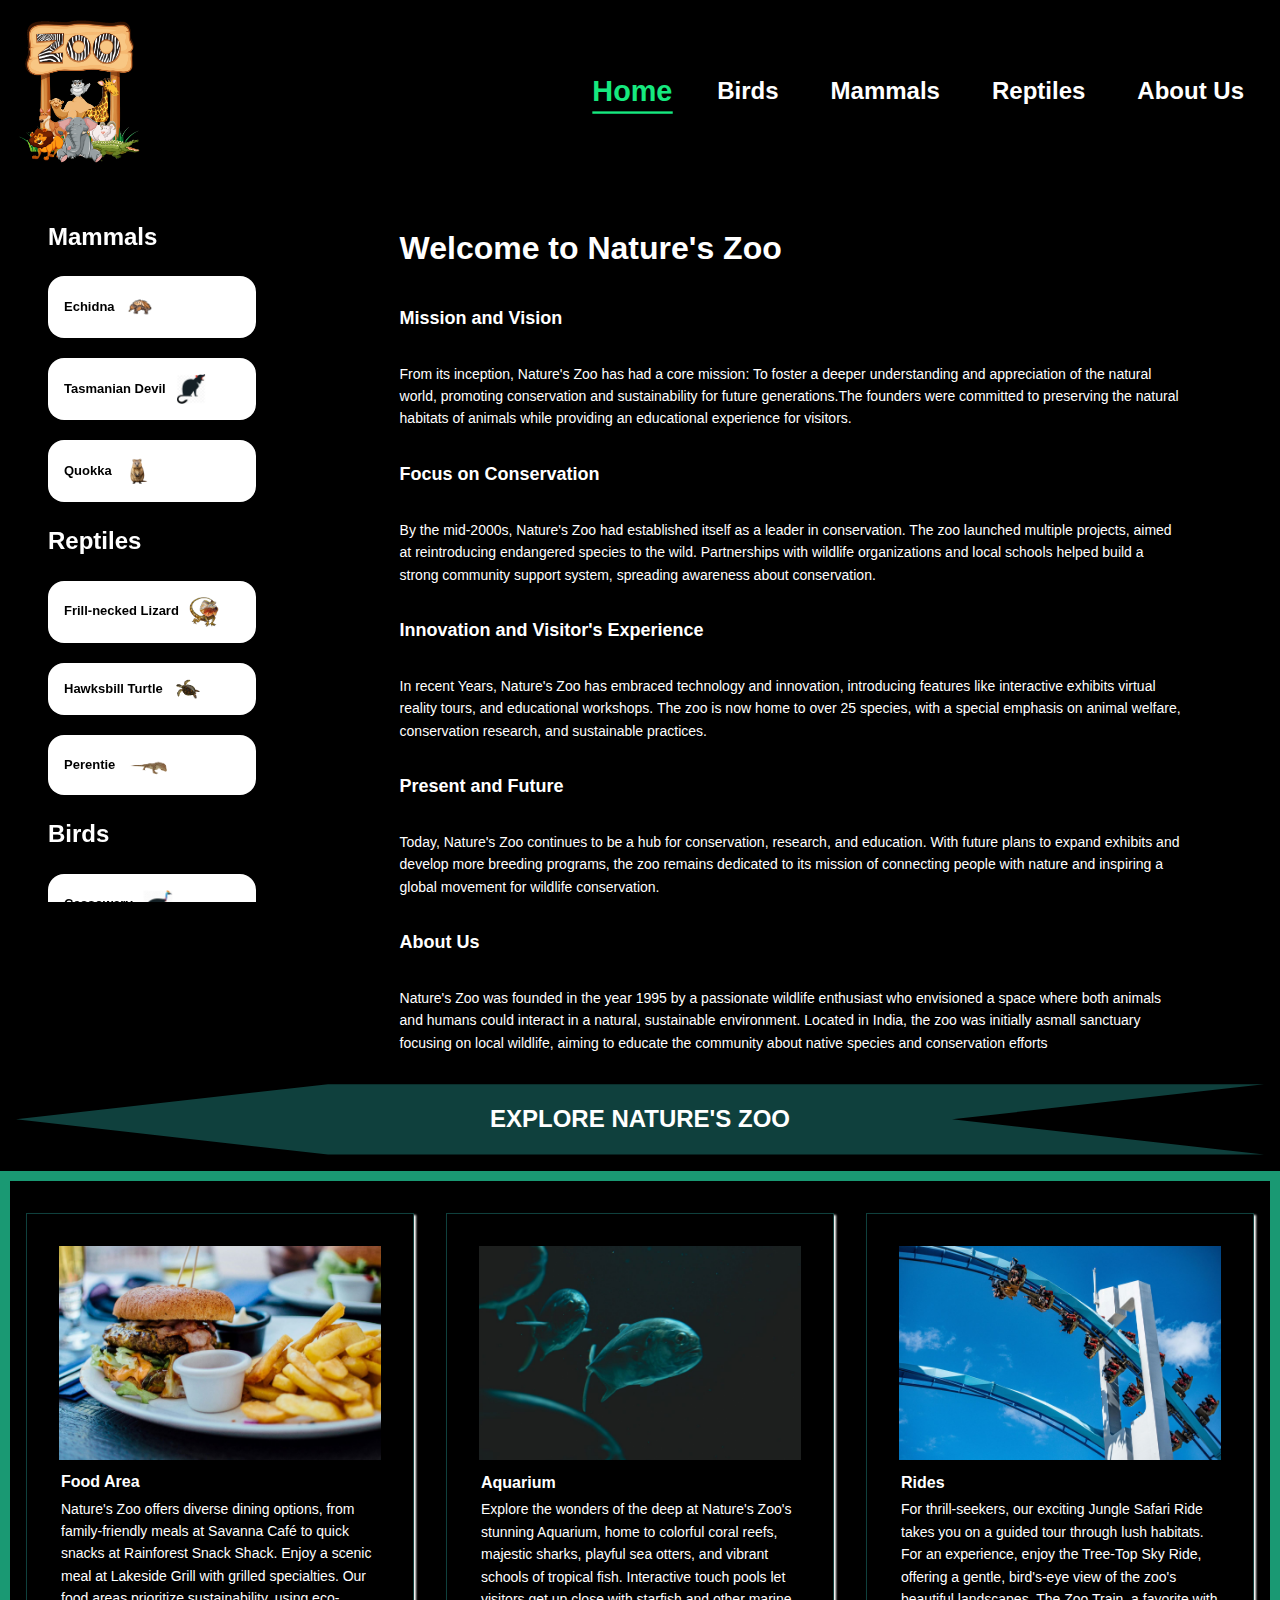
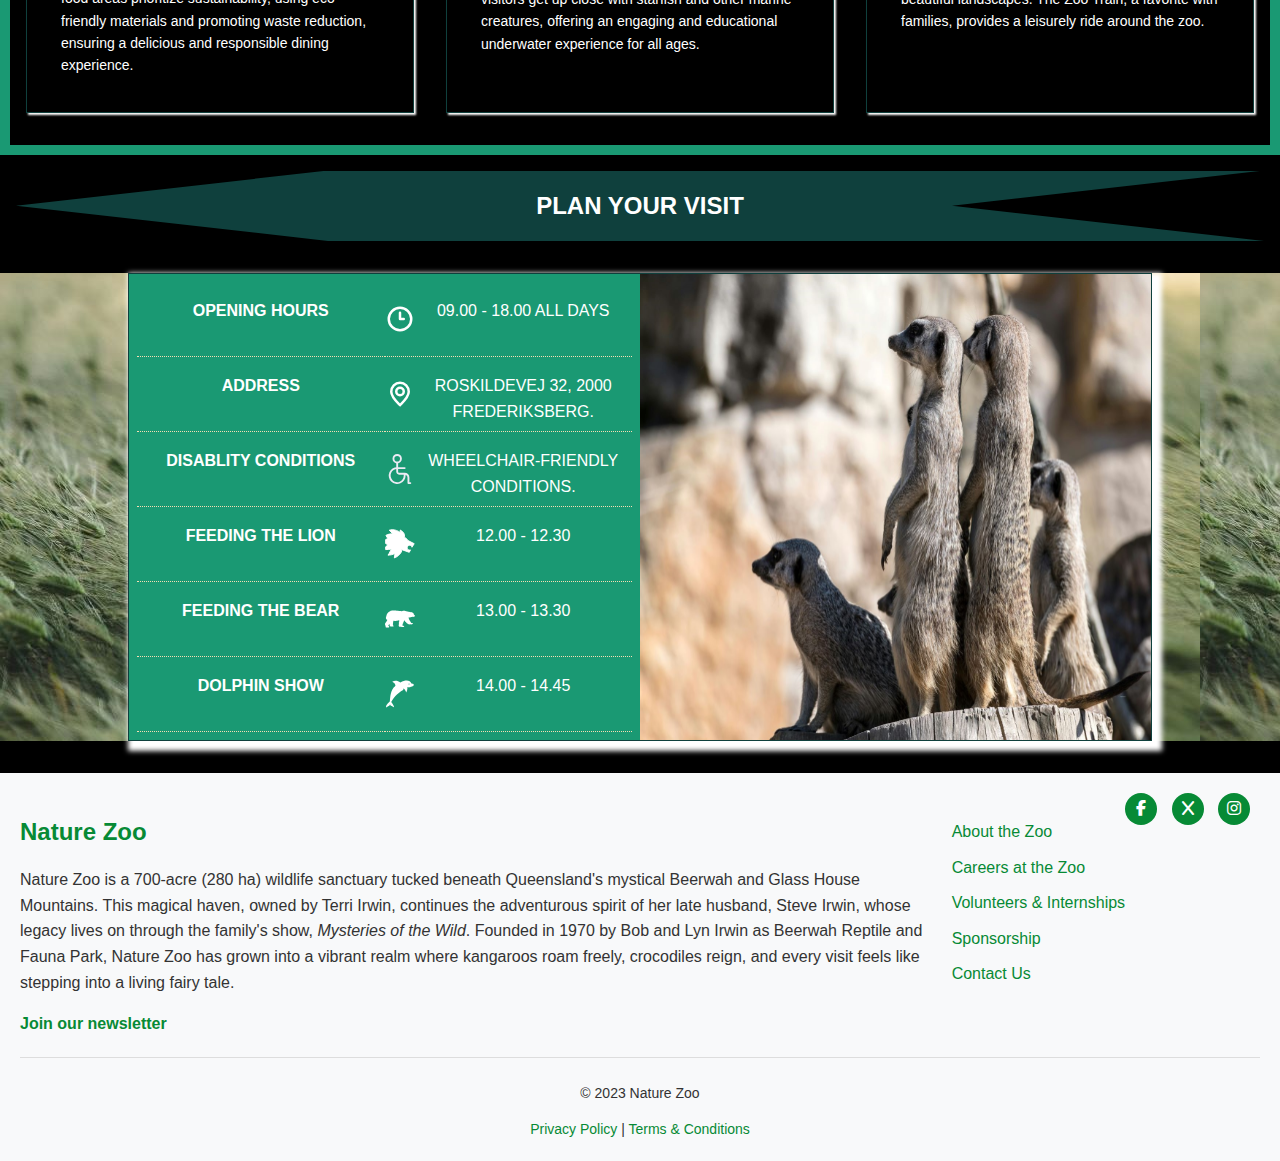
==== index.html @ 34343bf7 "Revert "Revert "Feature/fix home page""" ====
<!DOCTYPE html>
<html lang="en">
  <head>
    <meta charset="UTF-8" />
    <meta name="viewport" content="width=device-width, initial-scale=1.0" />
    <title>Australian zoo</title>
    <link rel="stylesheet" href="./styles/shared.css" />
    <link rel="stylesheet" href="./styles/header.css" />
    <link rel="stylesheet" href="./styles/sidebar.css" />
    <link rel="stylesheet" href="./styles/homemaincontent.css" />
    <link rel="stylesheet" href="./styles/footer.css" />
    <link
      rel="stylesheet"
      href="https://cdnjs.cloudflare.com/ajax/libs/font-awesome/6.5.0/css/all.min.css"
    />
    <script src="./js/sidebar.js" defer></script>
    <script src="./js/header.js" defer></script>
    <script src="./js/homemaincontent.js" defer></script>
    <script src="./js/load-footer.js" defer></script>
  </head>
  <body class="home-page">
    <!-- header starts -->
    <header>
      <img class="logo" src="./images/logo.png" alt="Logo" />
      <!-- hamburger starts -->
      <div class="hamburger-container">
        <button class="hamburger" aria-label="Menu Toggle">
          <svg
            width="100%"
            height="50"
            viewBox="0 0 50 50"
            xmlns="http://www.w3.org/2000/svg"
            aria-label="Menu"
          >
            <rect width="50" height="5" fill="white" />
            <rect y="22" width="50" height="5" fill="white" />
            <rect y="44" width="50" height="5" fill="white" />
          </svg>
        </button>
        <button class="close-button" aria-label="Close Menu">
          <svg
            width="100%"
            height="100%"
            viewBox="0 0 50 50"
            xmlns="http://www.w3.org/2000/svg"
            fill="transparent"
          >
            <line
              x1="0"
              y1="50"
              x2="50"
              y2="0"
              stroke="white"
              stroke-width="5"
            />
            <line
              x1="0"
              y1="0"
              x2="50"
              y2="50"
              stroke="white"
              stroke-width="5"
            />
          </svg>
        </button>
      </div>
      <!-- hamburger ends -->
      <nav id="navbar">
        <ul>
          <li><a href="index.html" class="active">Home</a></li>
          <li><a href="birds.html">Birds</a></li>
          <li><a href="mammals.html">Mammals</a></li>
          <li><a href="reptiles.html">Reptiles</a></li>
          <li><a href="about.html">About Us</a></li>
        </ul>
      </nav>
    </header>
    <!-- header ends -->
    <main class="main-content">
      <div class="video-background-container">
        <video
          class="background-video"
          autoplay="autoplay"
          muted="muted"
          playsinline="true"
          loop="loop"
          src="./videos/sample.mp4"
        ></video>

        <div class="video-overlay">
          <aside class="sidebar"></aside>

          <div class="container">
            <div class="animal-description"></div>
            <div class="sidebar-next-content">
              <h1>Welcome to Nature's Zoo</h1>
            </div>
          </div>
        </div>
      </div>

      <section>
        <h3 class="sub-headings">EXPLORE NATURE'S ZOO</h3>
        <div class="facilities"></div>
      </section>

      <section>
        <h3 class="sub-headings">PLAN YOUR VISIT</h3>
        <div class="ticket-background">
          <div class="ticket">
            <div class="ticket-details"></div>
          </div>
        </div>
      </section>
    </main>
  </body>
</html>
---- styles/shared.css ----
*,
*::before,
*::after {
  box-sizing: border-box;
}

:root {
  --primary-color: #16e97f;
  --secondary-color: #ece8e4;
}

body {
  margin: 0;
  font-family: "Segoe UI", Tahoma, Geneva, Verdana, sans-serif;
  line-height: 1.6;
  position: relative;
  min-height: 100vh;
  width: 100%;
  color: #fff;
  background-color: black;
}
---- styles/header.css ----
header {
  padding: 1rem;
  display: flex;
  justify-content: space-between;
  align-items: center;
  width: 100%;
  z-index: 999;
}
/* absolute on home page */
.home-page header {
  position: absolute;
}

.flex {
  display: flex;
}

.logo {
  width: auto;
  height: 150px;
}

nav ul {
  list-style: none;
  display: flex;
  justify-content: center;
  gap: 2.5vw;
  margin: 0;
  padding: 0;
}

nav ul li {
  margin-right: 20px;
}

.learn-more,
nav ul li a {
  max-width: fit-content;
  color: #fff;
  font-weight: bold;
  font-size: 1.5rem;
  text-decoration: none;
  display: block;
  position: relative;
  padding: 0;
}

.learn-more::after,
nav ul li a::after {
  content: "";
  position: absolute;
  left: 0;
  bottom: 0px;
  width: 100%;
  height: 2px;
  background-color: currentColor;
  transform: scaleX(0);
  transition: transform 0.3s ease;
}

.learn-more:hover::after,
nav ul li a:hover::after,
.active::after {
  transform: scaleX(1);
}

.active,
nav ul li a:hover {
  color: var(--primary-color);
}

.hamburger,
.close-button {
  display: none;
  padding: 0;
  background-color: transparent;
  border: none;
  cursor: pointer;
}

.close-button {
  width: 2rem;
  height: auto;
}

/* Responsive styling */
@media (max-width: 768px) {
  .hamburger {
    display: block;
  }
  .close-button {
    display: none;
  }

  nav {
    display: none;
    position: fixed;
    top: 0;
    left: 0;
    background-color: black;
    width: 100%;
    height: 100%;
    padding: 10px;
    z-index: 1;
    overflow-y: auto;
  }

  nav ul {
    padding: 2rem;
    display: flex;
    flex-direction: column;
    height: 100%;
    align-items: center;
  }

  nav ul li {
    margin: 10px 0;
  }

  /* active class */
  nav.active {
    display: block;
  }

  .hamburger-container.active {
    z-index: 100;
    .hamburger {
      display: none;
    }
    .close-button {
      z-index: 100;
      display: block;
    }
  }
}

@media (max-width: 480px) {
  .logo {
    height: 100px;
  }
}
---- styles/sidebar.css ----
.sidebar {
  position: relative;
  background-color: transparent;
  backdrop-filter: blur(1px);
  min-height: auto !important;
}

.video-background-container {
  position: relative;
}

.background-video {
  position: absolute;
  top: 0;
  left: 0;
  width: 100%;
  height: 100%;
  object-fit: cover;
}

.video-overlay {
  padding-top: var(--offset-menu);
  display: flex;
  position: relative;
  z-index: 99;
}

.sidebar {
  width: 19rem;
  padding: 1rem 3rem;
  display: inline-block;
  vertical-align: top;
  max-height: 80vh;
  overflow-y: scroll;
  transition: width 1s ease;
}

.sidebar.expanded {
  width: 21rem;
}

.sidebar.expanded .h2 {
  font-size: 25px;
}

.sidebar .h2 {
  font-size: 24px;
  margin: 30px;
  color: white;
  text-align: center;
  text-decoration: underline;
}

.animal-name {
  color: black;
  border-radius: 16px;
  border-color: black;
  background-color: white;
  padding: 16px;
  font-size: 13px;
  cursor: pointer;
  z-index: 1;
  position: relative;
  transition: width 2s ease;
}

.animal-name::before {
  content: "";
  position: absolute;
  top: 0;
  left: 0;
  right: 0;
  bottom: 0;
  border-radius: 15px;
  border: 7px solid transparent;
  background: linear-gradient(
    90deg,
    rgba(255, 0, 0, 0.8),
    rgba(7, 66, 214, 0.8),
    rgba(234, 166, 7, 0.8),
    rgba(10, 230, 98, 0.8),
    rgba(7, 223, 226, 0.8)
  );
  background-size: 400% 400%;
  background-clip: border-box;
  -webkit-mask: linear-gradient(#fff 0 0) content-box, linear-gradient(#fff 0 0);
  mask: linear-gradient(#fff 0 0) content-box, linear-gradient(#fff 0 0);
  -webkit-mask-composite: xor;
  mask-composite: exclude;
  animation: glowing-border 4s linear infinite;
  z-index: -1;
  display: none;
}

.animal-name.active::before {
  display: block;
  animation: glowing-border 4s linear infinite;
}

.sidebar.expanded .h2 {
  font-size: 1.5625rem;
}

.animal {
  margin-bottom: 1.25rem;
}

.animal p {
  display: none;
  font-size: 16px;
  line-height: 1.5;
  margin-top: 5px;
  color: white;
}

.animal-details {
  padding: 0;
  margin: 0;
}

.learn-more {
  color: var(--secondary-color);
  font-weight: bold;
  font-size: 1.5rem;
}

.learn-more::after {
  transform: scaleX(0.5);
}

.animal-description {
  color: white;
  padding: 20px;
  border-radius: 10px;
  box-shadow: 0 0 10px rgba(0, 0, 0, 0.1);
  width: 500px;
  margin-left: 50px;
  box-shadow: 0 0 10px rgba(0, 0, 0, 0.1);
  backdrop-filter: blur(2px);
  display: none;
  opacity: 0;
  visibility: hidden;
  transition: opacity 0.2s ease, visibility 0.2s ease;
}

.animal-description p {
  font-size: 16px;
}

.animal-description h3 {
  display: flex;
  width: 300px;
  font-size: 25px;
  margin-right: 20px;
}

.animal-description.show {
  display: block;
  opacity: 1;
  visibility: visible;
}

.animal h3:hover {
  background-color: #445b59;
  color: white;
}

.active p {
  display: block;
}

.animal h3 img {
  width: 30px;
  margin-right: 10px;
  transition: transform 0.5s ease;
}

.animal .animal-name.active img {
  animation: moveImage 2.5s ease infinite;
}

.animate-image {
  animation: animate-image 4s ease infinite;
}

@keyframes moveImage {
  0% {
    transform: translateX(0);
  }
  50% {
    transform: translateX(10px);
  }
  100% {
    transform: translateX(0);
  }
}

@keyframes animate-image {
  0% {
    transform: translateX(0);
  }
  50% {
    transform: translateX(50%);
  }
  100% {
    transform: translateX(0);
  }
}

@keyframes glowing-border {
  0% {
    background-position: 0% 0%;
  }
  50% {
    background-position: 100% 100%;
  }
  100% {
    background-position: 0% 0%;
  }
}

@media (max-width: 768px) {
  .sidebar {
    width: 40%;
    height: 100%;
    position: relative;
    padding: 20px;
    transition: none;
  }

  .sidebar.expanded {
    width: 40%;
  }

  .sidebar.expanded h3 {
    width: 67%;
  }

  .sidebar h2 {
    font-size: 32px;
    font-weight: bold;
    margin: 20px 0;
    width: 100%;
    padding-bottom: 20px;
  }

  .main-content {
    margin-left: 0;
    padding: 10px;
  }

  .animal h3 {
    font-size: 17px;
    width: 70%;
    padding: 15px;
    text-align: center;
  }

  .animal-description {
    width: 55%;
    margin: 10px auto;
    padding: 15px;
  }

  .animal-description h3 {
    font-size: 30px;
    font-weight: bold;
  }
}

@media (max-width: 390px) {
  .sidebar {
    width: 30%;
    position: relative;
    transition: none;
  }

  .sidebar.expanded {
    width: 30%;
  }

  .sidebar.expanded h3 {
    width: 80%;
  }

  .sidebar .h2 {
    font-size: 20px;
    margin: 10px 0;
    width: 100%;
    padding-bottom: 15px;
  }

  .main-content {
    margin-left: 0;
    padding: 10px;
  }

  .animal h3 {
    font-size: 12px;
    padding: 15px;
    text-align: center;
    width: 70%;
  }

  .animal-description {
    width: 45%;
    margin: 10px auto;
    padding: 15px;
  }
}
---- styles/homemaincontent.css ----
.main-content {
  --offset-menu: calc(150px + 32px);
}

.container {
  align-self: baseline;
  justify-self: center;
  margin: 0rem auto;
  padding-top: 1.2rem;
}

.container.showing-animal-description {
  .sidebar-next-content {
    display: none;
  }
}

.content-title {
  font-size: 2rem;
  text-align: center;
  text-transform: uppercase;
}

.sidebar-next-content {
  margin: 8px;
  padding: 0 8px;
  max-width: 90ch;
}

/* .main-content-details {
  margin: 8px;
  padding: 0 8px;
} */

.main-content-details h5 {
  /* margin: 8px;
  padding: 8px; */
  font-size: 18px;
}

.main-content-details p {
  /* margin: 8px;
  padding: 8px; */
  font-size: 14px;
}

.sub-headings {
  background-color: #0f403d;
  clip-path: polygon(100% 0%, 75% 50%, 100% 100%, 25% 100%, 0% 50%, 25% 0%);
  color: white;
  margin: 16px;
  padding: 16px;
  font-size: 24px;
  text-align: center;
}

.facilities {
  display: grid;
  grid-template: 500px / repeat(3, 1fr);
  gap: 2rem;
  border: 10px solid #1a9973;
  padding: 2rem 1rem;
}

.facilities-grid {
  border: 1px solid #0f403d;
  padding: 2rem;
  box-shadow: 2px 2px 2px;
}

.facilities-grid img {
  width: 100%;
}

.facilities-grid h4 {
  margin: 1px;
  padding: 1px;
  font-size: 16px;
}

.facilities-grid p {
  margin: 1px;
  padding: 1px;
  font-size: 14px;
}

.highlight {
  cursor: pointer;
  transform: scale(1.05);
}

.ticket-background {
  margin: 0;
  background-image: url("../images/green.jpg");
}

.ticket {
  margin: 32px 10%;
  display: flex;
  border: 1px solid #0f403d;
  box-shadow: 5px 5px 5px 5px;
}

.ticket img {
  width: 50%;
  height: auto;
}

.ticket-details {
  background-color: #1a9973;
  margin: 0;
  padding: 8px;
  display: grid;
  grid-template: repeat(6, 75px) / repeat(2, 1fr);
  color: white;
  text-transform: uppercase;
  text-align: center;
}

.details {
  border-bottom: 1px dotted wheat;
  font-weight: 800;
}

.content {
  display: flex;
  border-bottom: 1px dotted wheat;
  justify-content: space-evenly;
}

.content img {
  width: 30px;
  height: auto;
}

.content p {
  flex-grow: 1;
}

.active {
  cursor: pointer;
  border-bottom: none;
  transform: scale(1.2);
}

@media screen and (max-width: 800px) {
  .ticket-background {
    margin: 0;
    background-image: none;
  }

  .ticket img {
    display: none;
  }

  .ticket-details {
    background-color: #1a9973;
    margin: 0;
    padding: 8px;
    display: grid;
    grid-template: repeat(6, 75px) / repeat(2, 300px);
    color: white;
    text-transform: uppercase;
    text-align: center;
  }

  .ticket {
    margin: 32px;
    display: flex;
    border: none;
    box-shadow: none;
  }
}

@media screen and (max-width: 700px) {
  .main-content {
    animation: none;
    background-image: none;
  }

  .sub-headings {
    font-size: 18px;
  }

  .facilities {
    display: flex;
    flex-direction: column;
  }

  .ticket-details {
    background-color: #1a9973;
    margin: 32px;
    padding: 8px;
    color: white;
    text-transform: uppercase;
    text-align: center;
  }

  .highlight {
    cursor: none;
    transform: none;
  }

  .active {
    cursor: none;
    transform: none;
    border-bottom: 1px dotted wheat;
  }
}

@media screen and (max-width: 600px) {
  .sub-headings {
    font-size: 12px;
  }

  .ticket-details {
    display: flex;
    flex-direction: column;
    margin: 8px 32px;
  }
}
---- styles/footer.css ----
/* General Footer Styling */
.footer {
  background-color: #f8f9fa;
  padding: 20px;
  font-family: Arial, sans-serif;
  color: #333;
}

.footer-content {
  display: flex;
  justify-content: space-between;
  flex-wrap: wrap;
}

.about {
  flex: 1 1 40%;
  margin-right: 20px;
}

.about h2 {
  margin-bottom: 10px;
  color: #078a35;
}

.about p {
  line-height: 1.6;
}

.newsletter-link {
  color: #078a35;
  text-decoration: none;
  font-weight: bold;
}

.newsletter-link:hover {
  text-decoration: underline;
}

.footer-links {
  list-style: none;
  padding: 0;
}

.footer-links li {
  margin: 10px 0;
}

.footer-links a {
  text-decoration: none;
  color: #078a35;
  transition: color 0.3s;
}

.footer-links a:hover {
  color: #0056b3;
  text-decoration: underline;

}

.social-media {
  display: flex;
  align-items: center;
}

.social-icon {
  display: inline-block;
  width: 32px;
  height: 32px;
  background-color: #078a35;
  color: white;
  text-align: center;
  line-height: 32px;
  border-radius: 50%;
  margin-right: 10px;
  transition: background-color 0.3s;
}

.social-icon:hover {
  background-color: #0056b3;
}

.footer-bottom {
  margin-top: 20px;
  text-align: center;
  border-top: 1px solid #ddd;
  padding-top: 10px;
  font-size: 14px;
}

.footer-bottom a {
  color: #078a35;
  text-decoration: none;
}

.footer-bottom a:hover {
  text-decoration: underline;
}
/* Modal overlay styling */
.modal-overlay {
  position: fixed;
  top: 0;
  left: 0;
  width: 100%;
  height: 100%;
  background: rgba(0, 0, 0, 0.5);
  display: none; /* Hidden by default */
  justify-content: center;
  align-items: center;
  z-index: 1000;
}

/* Modal content styling */
.modal {
  background: #fff;
  padding: 20px;
  border-radius: 10px;
  max-width: 400px;
  width: 90%;
  box-shadow: 0 4px 10px rgba(0, 0, 0, 0.2);
  text-align: center;
}

.modal h2 {
  margin: 0 0 10px;
  font-size: 24px;
  color: #078a35;
}

.modal p {
  margin: 10px 0 20px;
  color: #333;
  font-size: 16px;
}

.modal input {
  width: 100%;
  padding: 10px;
  margin-bottom: 20px;
  border: 1px solid #ddd;
  border-radius: 5px;
  font-size: 16px;
}

.modal-buttons {
  display: flex;
  justify-content: space-between;
}

.modal-buttons button {
  padding: 10px 20px;
  border: none;
  border-radius: 5px;
  font-size: 16px;
  cursor: pointer;
}

#submitEmail {
  background: #078a35;
  color: white;
}

#submitEmail:hover {
  background: #0056b3;
}

#cancelEmail {
  background: #ccc;
}

#cancelEmail:hover {
  background: #aaa;
}
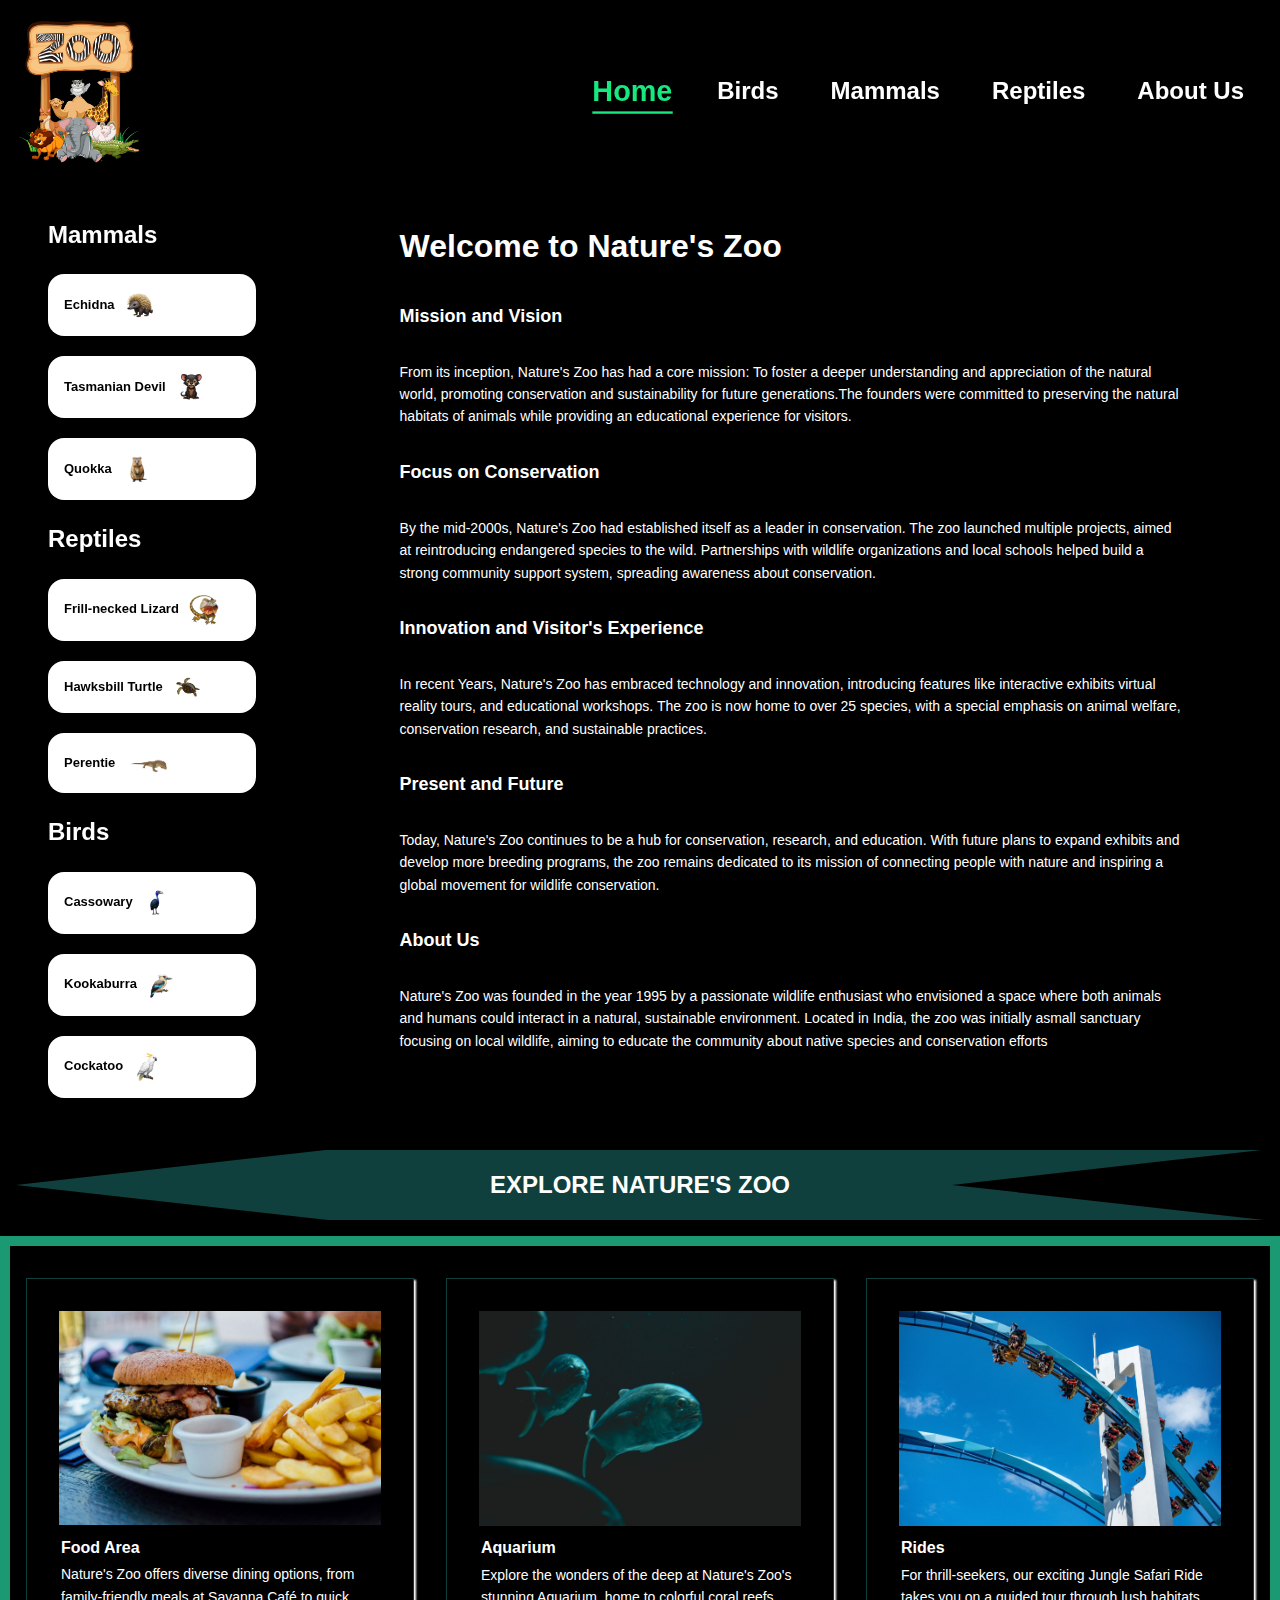
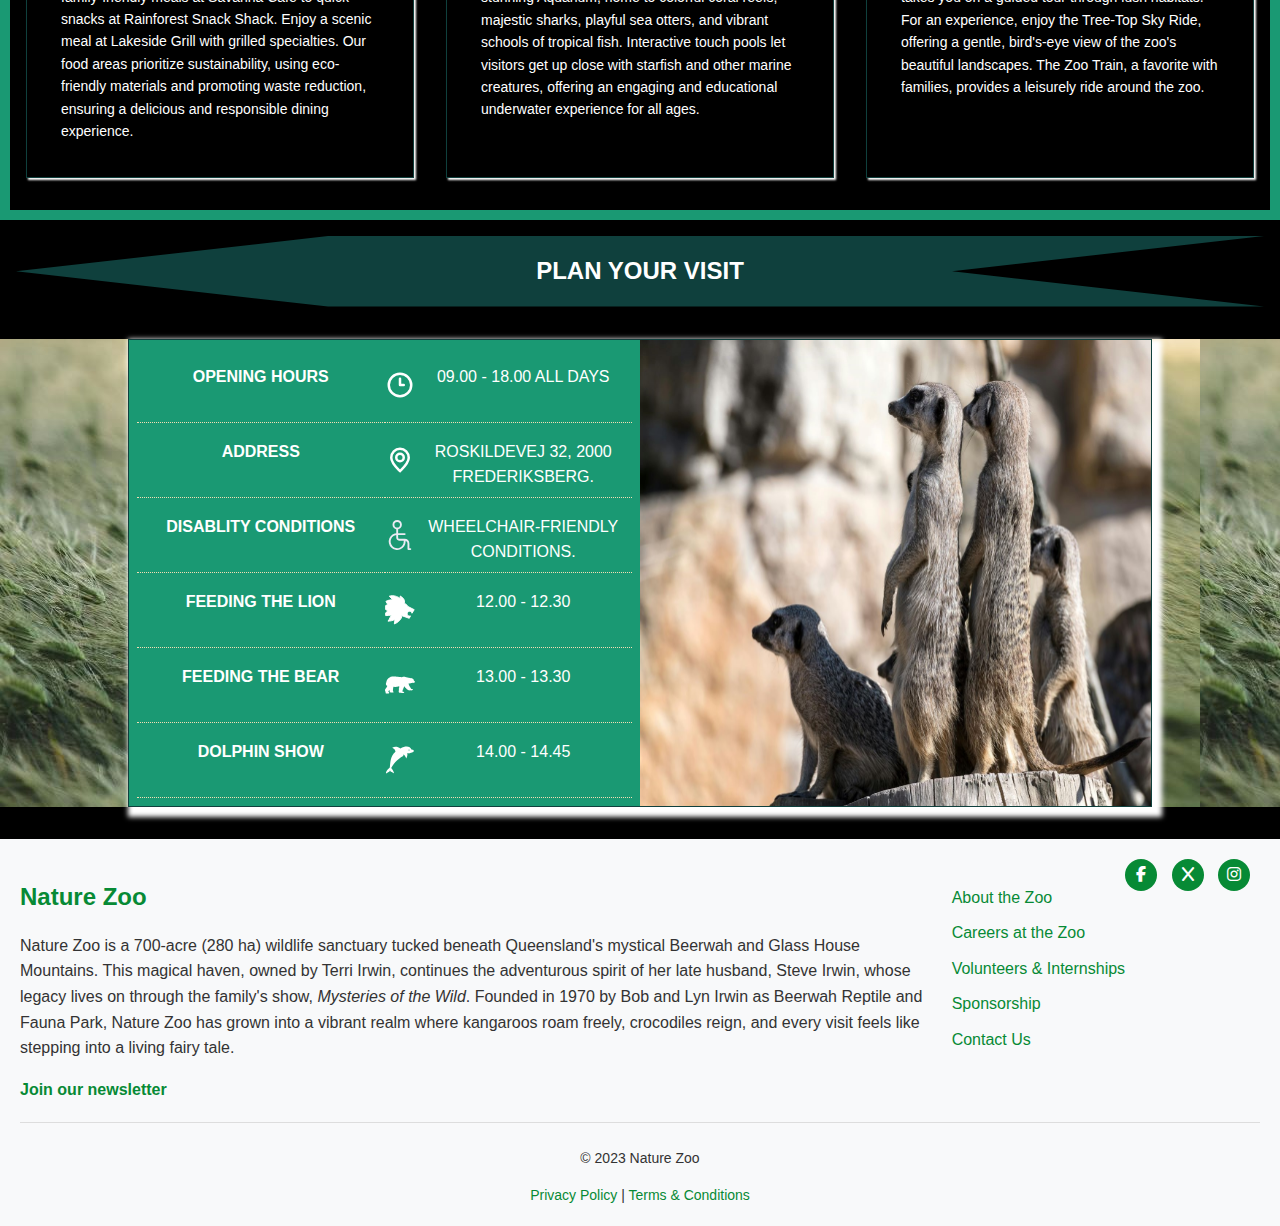
==== commit 34a024a8: "add scroll to details view" ====
--- a/index.html
+++ b/index.html
@@ -91,7 +91,7 @@
           <aside class="sidebar"></aside>
 
           <div class="container">
-            <div class="animal-description"></div>
+            <div class="animal-description" id="animal-description"></div>
             <div class="sidebar-next-content">
               <h1>Welcome to Nature's Zoo</h1>
             </div>
--- a/styles/sidebar.css
+++ b/styles/sidebar.css
@@ -30,7 +30,7 @@
   padding: 1rem 3rem;
   display: inline-block;
   vertical-align: top;
-  max-height: 80vh;
+  /* max-height: 80vh; */
   overflow-y: scroll;
   transition: width 1s ease;
 }
--- a/styles/homemaincontent.css
+++ b/styles/homemaincontent.css
@@ -1,5 +1,5 @@
 .main-content {
-  --offset-menu: calc(150px + 32px);
+  --offset-menu: 20vh;
 }
 
 .container {
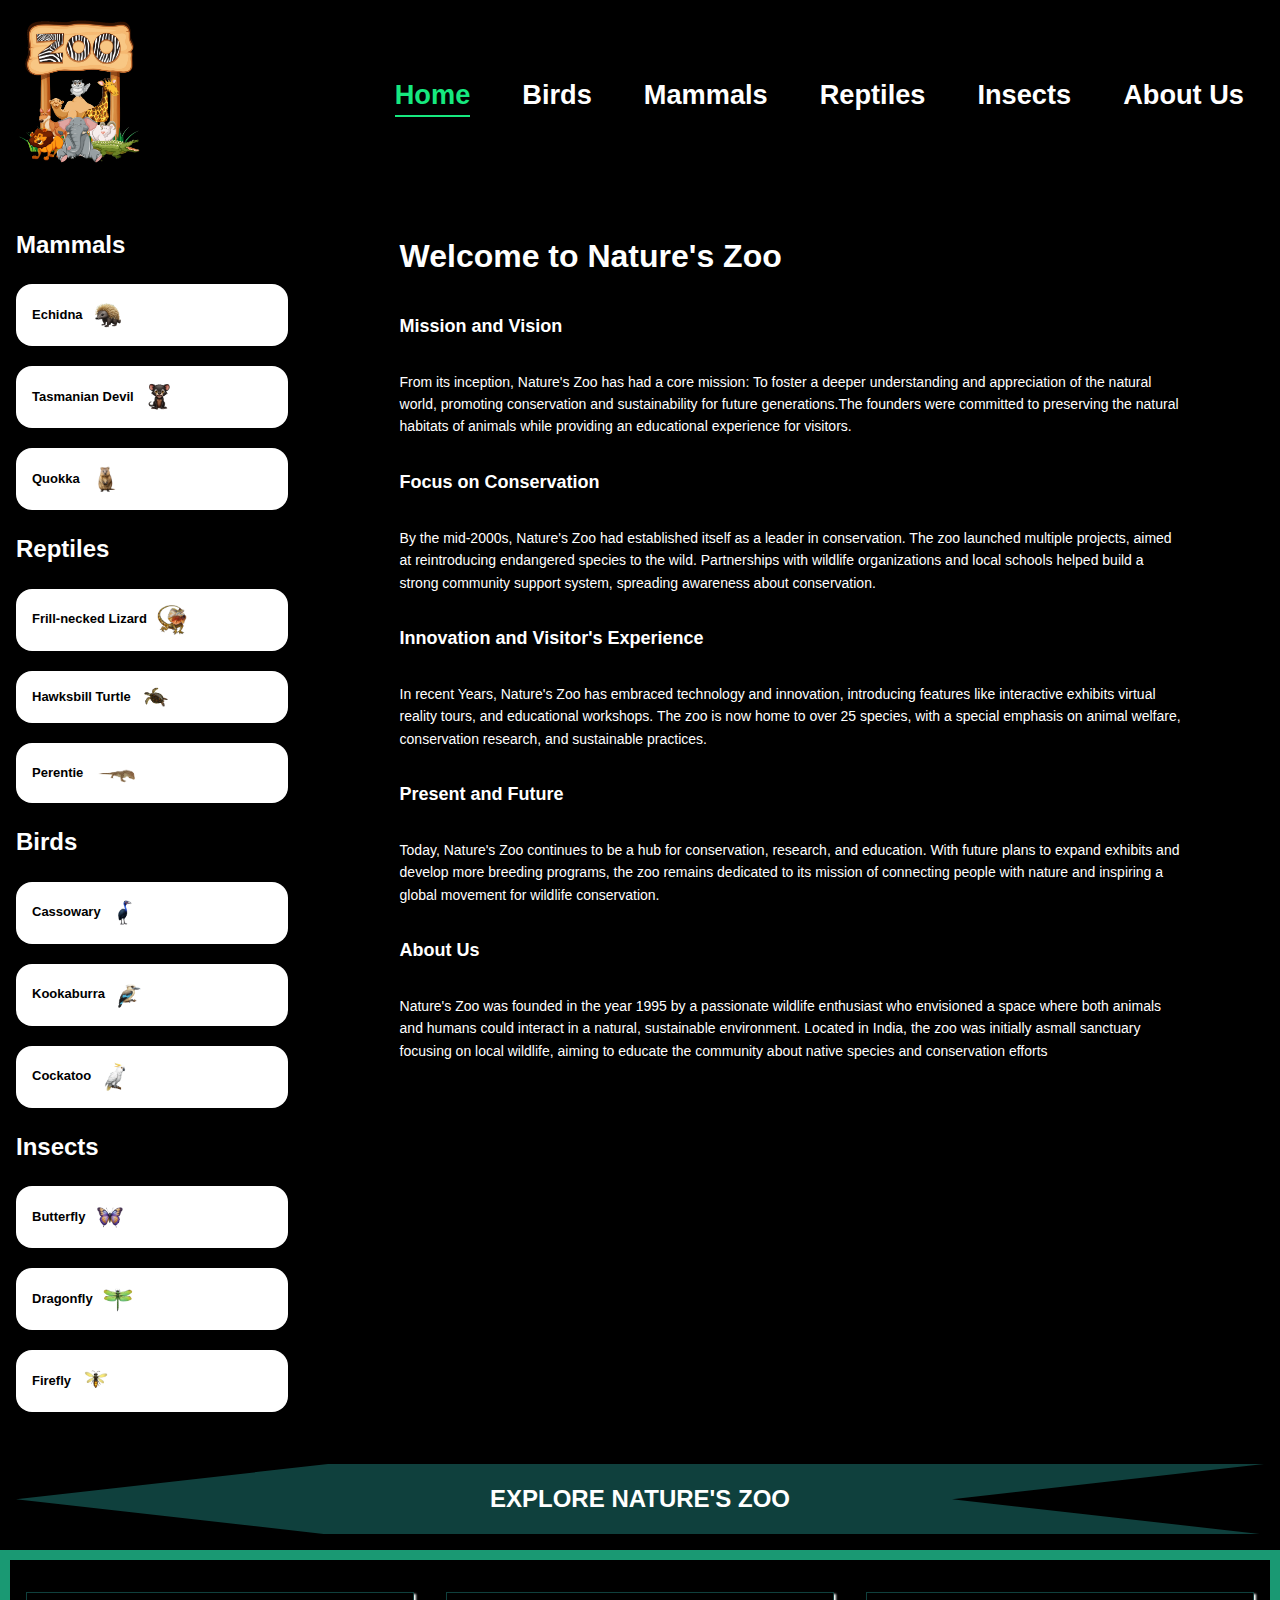
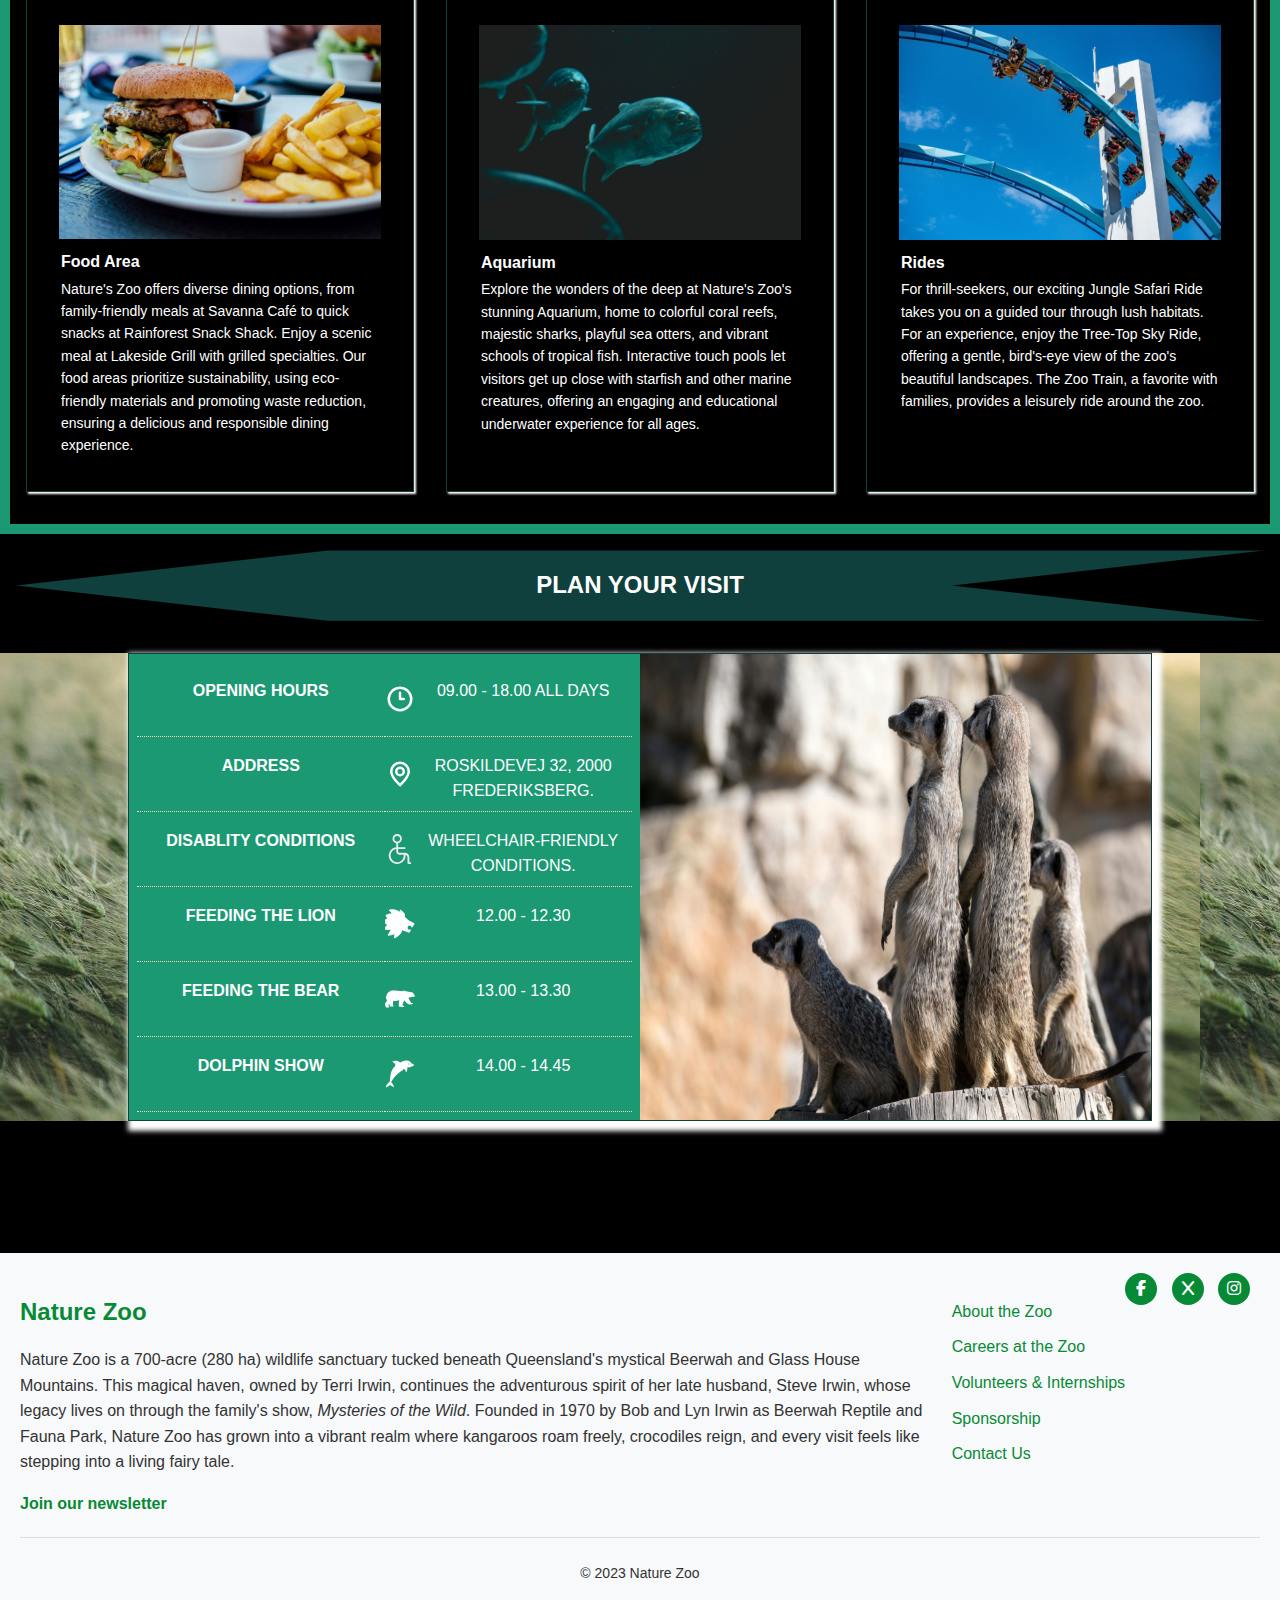
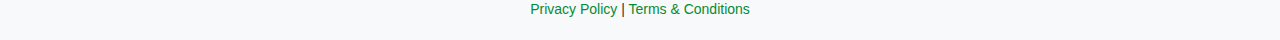
==== commit 3f1aa950: "add home link to logo" ====
--- a/index.html
+++ b/index.html
@@ -21,59 +21,11 @@
   <body class="home-page">
     <!-- header starts -->
     <header>
-      <img class="logo" src="./images/logo.png" alt="Logo" />
-      <!-- hamburger starts -->
-      <div class="hamburger-container">
-        <button class="hamburger" aria-label="Menu Toggle">
-          <svg
-            width="100%"
-            height="50"
-            viewBox="0 0 50 50"
-            xmlns="http://www.w3.org/2000/svg"
-            aria-label="Menu"
-          >
-            <rect width="50" height="5" fill="white" />
-            <rect y="22" width="50" height="5" fill="white" />
-            <rect y="44" width="50" height="5" fill="white" />
-          </svg>
-        </button>
-        <button class="close-button" aria-label="Close Menu">
-          <svg
-            width="100%"
-            height="100%"
-            viewBox="0 0 50 50"
-            xmlns="http://www.w3.org/2000/svg"
-            fill="transparent"
-          >
-            <line
-              x1="0"
-              y1="50"
-              x2="50"
-              y2="0"
-              stroke="white"
-              stroke-width="5"
-            />
-            <line
-              x1="0"
-              y1="0"
-              x2="50"
-              y2="50"
-              stroke="white"
-              stroke-width="5"
-            />
-          </svg>
-        </button>
-      </div>
-      <!-- hamburger ends -->
-      <nav id="navbar">
-        <ul>
-          <li><a href="index.html" class="active">Home</a></li>
-          <li><a href="birds.html">Birds</a></li>
-          <li><a href="mammals.html">Mammals</a></li>
-          <li><a href="reptiles.html">Reptiles</a></li>
-          <li><a href="about.html">About Us</a></li>
-        </ul>
-      </nav>
+      <a href="index.html">
+        <img class="logo" src="./images/logo.png" alt="Logo" />
+      </a>
+      <div class="hamburger-container"></div>
+      <nav id="navbar"></nav>
     </header>
     <!-- header ends -->
     <main class="main-content">
@@ -88,8 +40,12 @@
         ></video>
 
         <div class="video-overlay">
-          <aside class="sidebar"></aside>
-
+          <div class="sidebar-toggle-container">
+            <button class="toggle-btn" aria-label="Toggle Sidebar">
+              <i class="fa-solid fa-angles-right"></i>
+            </button>
+            <aside class="sidebar"></aside>
+          </div>
           <div class="container">
             <div class="animal-description" id="animal-description"></div>
             <div class="sidebar-next-content">
--- a/styles/shared.css
+++ b/styles/shared.css
@@ -7,6 +7,7 @@
 :root {
   --primary-color: #16e97f;
   --secondary-color: #ece8e4;
+  --header-height: 182px;
 }
 
 body {
@@ -19,3 +20,20 @@
   color: #fff;
   background-color: black;
 }
+
+main {
+  padding-bottom: 100px;
+}
+
+.sidebar-content-container {
+  display: grid;
+  grid-template-columns: 19rem 1fr;
+  position: relative;
+  z-index: 1;
+  gap: 2rem;
+}
+
+.container {
+  margin-left: auto;
+  margin-right: auto;
+}
--- a/styles/header.css
+++ b/styles/header.css
@@ -38,7 +38,7 @@
   max-width: fit-content;
   color: #fff;
   font-weight: bold;
-  font-size: 1.5rem;
+  font-size: 1.7rem;
   text-decoration: none;
   display: block;
   position: relative;
@@ -73,9 +73,10 @@
 .close-button {
   display: none;
   padding: 0;
-  background-color: transparent;
+  background: transparent;
   border: none;
   cursor: pointer;
+  outline: none;
 }
 
 .close-button {
@@ -93,33 +94,39 @@
   }
 
   nav {
-    display: none;
+    display: grid;
+    grid-template-rows: 0fr;
+    transition: grid-template-rows 0.3s ease;
     position: fixed;
     top: 0;
     left: 0;
-    background-color: black;
+    background-color: rgba(14, 14, 14, 0.94);
     width: 100%;
-    height: 100%;
-    padding: 10px;
     z-index: 1;
-    overflow-y: auto;
+    backdrop-filter: blur(10px);
   }
 
   nav ul {
-    padding: 2rem;
     display: flex;
     flex-direction: column;
+    width: 100%;
     height: 100%;
     align-items: center;
+    overflow: hidden !important;
   }
 
   nav ul li {
     margin: 10px 0;
+    a {
+      font-size: 2rem;
+    }
   }
 
   /* active class */
   nav.active {
-    display: block;
+    grid-template-rows: 1fr;
+    padding: 2rem;
+    min-height: 100vh;
   }
 
   .hamburger-container.active {
--- a/styles/sidebar.css
+++ b/styles/sidebar.css
@@ -1,10 +1,3 @@
-.sidebar {
-  position: relative;
-  background-color: transparent;
-  backdrop-filter: blur(1px);
-  min-height: auto !important;
-}
-
 .video-background-container {
   position: relative;
 }
@@ -19,24 +12,66 @@
 }
 
 .video-overlay {
-  padding-top: var(--offset-menu);
-  display: flex;
-  position: relative;
+  padding-top: var(--header-height);
+  display: grid;
+  grid-template-columns: 19rem 1fr;
+  position: relative;
+  z-index: 1;
+}
+
+.sidebar-toggle-container {
+  position: relative;
+}
+
+.toggle-btn {
+  position: fixed;
+  top: var(--header-height);
+  left: 1rem;
+  display: none;
+  background: rgba(255, 255, 255, 0.9);
+  border: none;
+  border-radius: 50%;
+  width: 45px;
+  height: 45px;
+  cursor: pointer;
+  z-index: 1000;
+  font-size: 1.5rem;
+  transform: translateX(0);
+  transition: all 0.3s ease;
+  box-shadow: 0 2px 5px rgba(0, 0, 0, 0.2);
+}
+
+.toggle-btn.active {
+  transform: translateX(13rem);
+  background-color: rgba(0, 0, 0, 0.8);
+  color: white;
+}
+
+.toggle-btn:hover {
+  background-color: rgba(255, 255, 255, 1);
+  box-shadow: 0 3px 8px rgba(0, 0, 0, 0.3);
+}
+
+.toggle-btn.active:hover {
+  background-color: rgba(0, 0, 0, 0.9);
+}
+
+.sidebar {
+  position: relative;
+  top: 0;
+  left: 0;
+  /* background-color: rgba(0, 0, 0, 0.85);
+  backdrop-filter: blur(8px); */
+  width: 19rem;
+  padding: 1rem;
+  overflow-y: auto;
+  transition: all 0.3s ease;
   z-index: 99;
-}
-
-.sidebar {
-  width: 19rem;
-  padding: 1rem 3rem;
-  display: inline-block;
-  vertical-align: top;
-  /* max-height: 80vh; */
-  overflow-y: scroll;
-  transition: width 1s ease;
+  box-shadow: 2px 0 5px rgba(0, 0, 0, 0.1);
 }
 
 .sidebar.expanded {
-  width: 21rem;
+  width: 20rem;
 }
 
 .sidebar.expanded .h2 {
@@ -129,13 +164,14 @@
 }
 
 .animal-description {
+  margin-top: 2rem;
   color: white;
   padding: 20px;
   border-radius: 10px;
+  border: 1px solid white;
   box-shadow: 0 0 10px rgba(0, 0, 0, 0.1);
-  width: 500px;
-  margin-left: 50px;
-  box-shadow: 0 0 10px rgba(0, 0, 0, 0.1);
+  max-width: 500px;
+  padding: 1rem 2.5rem 3rem;
   backdrop-filter: blur(2px);
   display: none;
   opacity: 0;
@@ -144,14 +180,11 @@
 }
 
 .animal-description p {
-  font-size: 16px;
+  font-size: 1rem;
 }
 
 .animal-description h3 {
-  display: flex;
-  width: 300px;
-  font-size: 25px;
-  margin-right: 20px;
+  font-size: 1.5625rem;
 }
 
 .animal-description.show {
@@ -200,7 +233,7 @@
     transform: translateX(0);
   }
   50% {
-    transform: translateX(50%);
+    transform: translateX(40%);
   }
   100% {
     transform: translateX(0);
@@ -220,91 +253,82 @@
 }
 
 @media (max-width: 768px) {
+  .video-overlay {
+    grid-template-columns: 1fr;
+    padding-left: 1rem;
+    padding-right: 1rem;
+    padding-bottom: 1rem;
+  }
+
+  .toggle-btn {
+    display: flex;
+    align-items: center;
+    justify-content: center;
+  }
+
   .sidebar {
-    width: 40%;
-    height: 100%;
-    position: relative;
-    padding: 20px;
-    transition: none;
-  }
-
-  .sidebar.expanded {
-    width: 40%;
-  }
-
-  .sidebar.expanded h3 {
-    width: 67%;
-  }
-
-  .sidebar h2 {
-    font-size: 32px;
-    font-weight: bold;
-    margin: 20px 0;
-    width: 100%;
-    padding-bottom: 20px;
-  }
-
-  .main-content {
-    margin-left: 0;
-    padding: 10px;
-  }
-
-  .animal h3 {
-    font-size: 17px;
-    width: 70%;
-    padding: 15px;
-    text-align: center;
-  }
-
-  .animal-description {
-    width: 55%;
-    margin: 10px auto;
-    padding: 15px;
-  }
-
-  .animal-description h3 {
-    font-size: 30px;
-    font-weight: bold;
-  }
-}
-
-@media (max-width: 390px) {
-  .sidebar {
-    width: 30%;
-    position: relative;
-    transition: none;
-  }
-
-  .sidebar.expanded {
-    width: 30%;
-  }
-
-  .sidebar.expanded h3 {
+    position: fixed;
+    top: var(--header-height);
+    left: -100%;
+    height: calc(100vh - var(--header-height));
+    width: 60px;
+    padding: 1rem 0;
+    overflow-y: auto;
+    background-color: rgba(0, 0, 0, 0.85);
+    backdrop-filter: blur(8px);
+  }
+
+  .sidebar.show {
+    left: 0;
     width: 80%;
+    max-width: 300px;
+    padding: 1rem;
+  }
+
+  body.sidebar-open {
+    overflow: hidden;
   }
 
   .sidebar .h2 {
-    font-size: 20px;
-    margin: 10px 0;
-    width: 100%;
-    padding-bottom: 15px;
-  }
-
-  .main-content {
-    margin-left: 0;
-    padding: 10px;
-  }
-
-  .animal h3 {
-    font-size: 12px;
-    padding: 15px;
-    text-align: center;
-    width: 70%;
-  }
-
-  .animal-description {
-    width: 45%;
-    margin: 10px auto;
-    padding: 15px;
-  }
-}
+    display: none;
+  }
+
+  .sidebar .animal-name {
+    padding: 8px;
+    margin: 0.5rem auto;
+    width: 40px;
+    height: 40px;
+    display: flex;
+    align-items: center;
+    justify-content: center;
+  }
+
+  .sidebar .animal-name span {
+    display: none;
+  }
+
+  .sidebar .animal-name img {
+    margin: 0;
+    width: 24px;
+  }
+
+  .sidebar.show .h2 {
+    display: block;
+  }
+
+  .sidebar.show .animal-name {
+    width: auto;
+    height: auto;
+    padding: 16px;
+    margin: 0 0 1.25rem 0;
+  }
+
+  .sidebar.show .animal-name span {
+    display: inline;
+  }
+
+  .sidebar.show .animal-name img {
+    width: 30px;
+    margin-right: 10px;
+  }
+}
--- a/styles/homemaincontent.css
+++ b/styles/homemaincontent.css
@@ -1,7 +1,3 @@
-.main-content {
-  --offset-menu: 20vh;
-}
-
 .container {
   align-self: baseline;
   justify-self: center;
@@ -137,7 +133,7 @@
   flex-grow: 1;
 }
 
-.active {
+.active-ticket {
   cursor: pointer;
   border-bottom: none;
   transform: scale(1.2);
@@ -201,7 +197,7 @@
     transform: none;
   }
 
-  .active {
+  .active-ticket {
     cursor: none;
     transform: none;
     border-bottom: 1px dotted wheat;
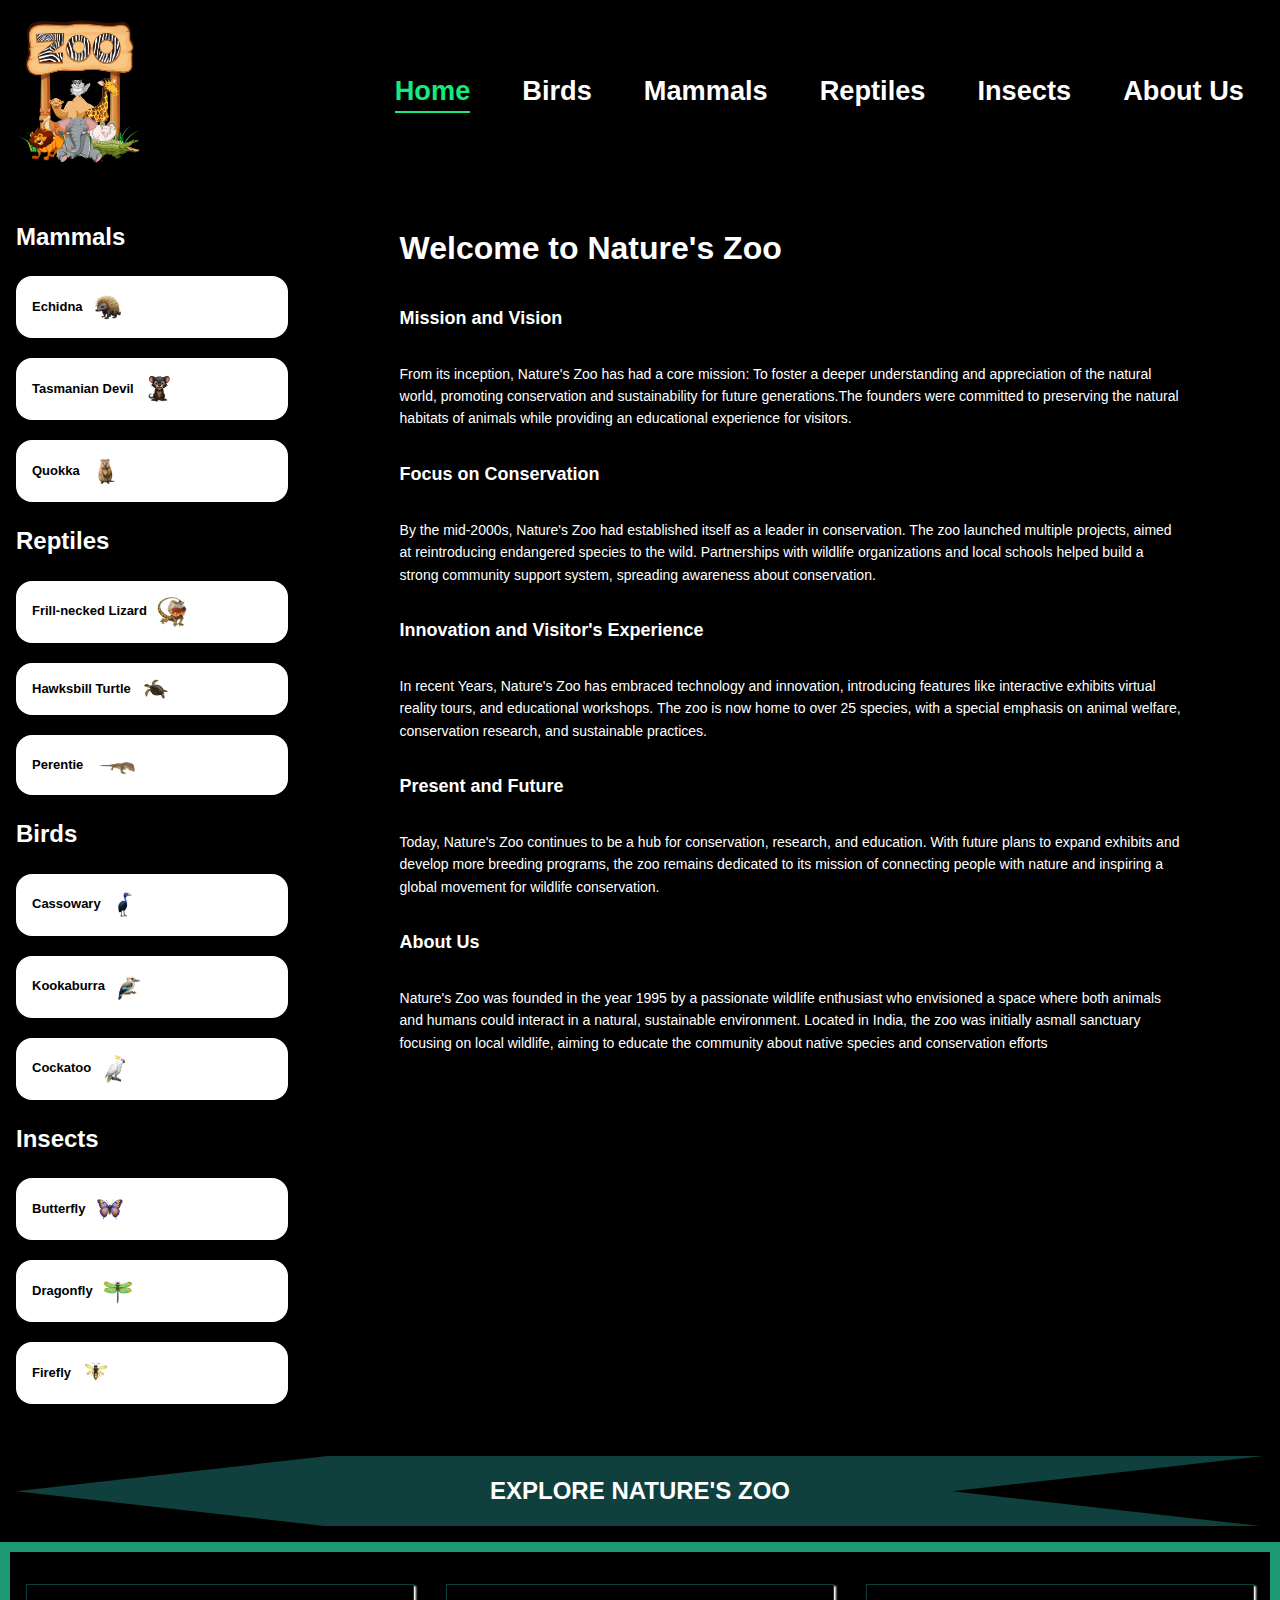
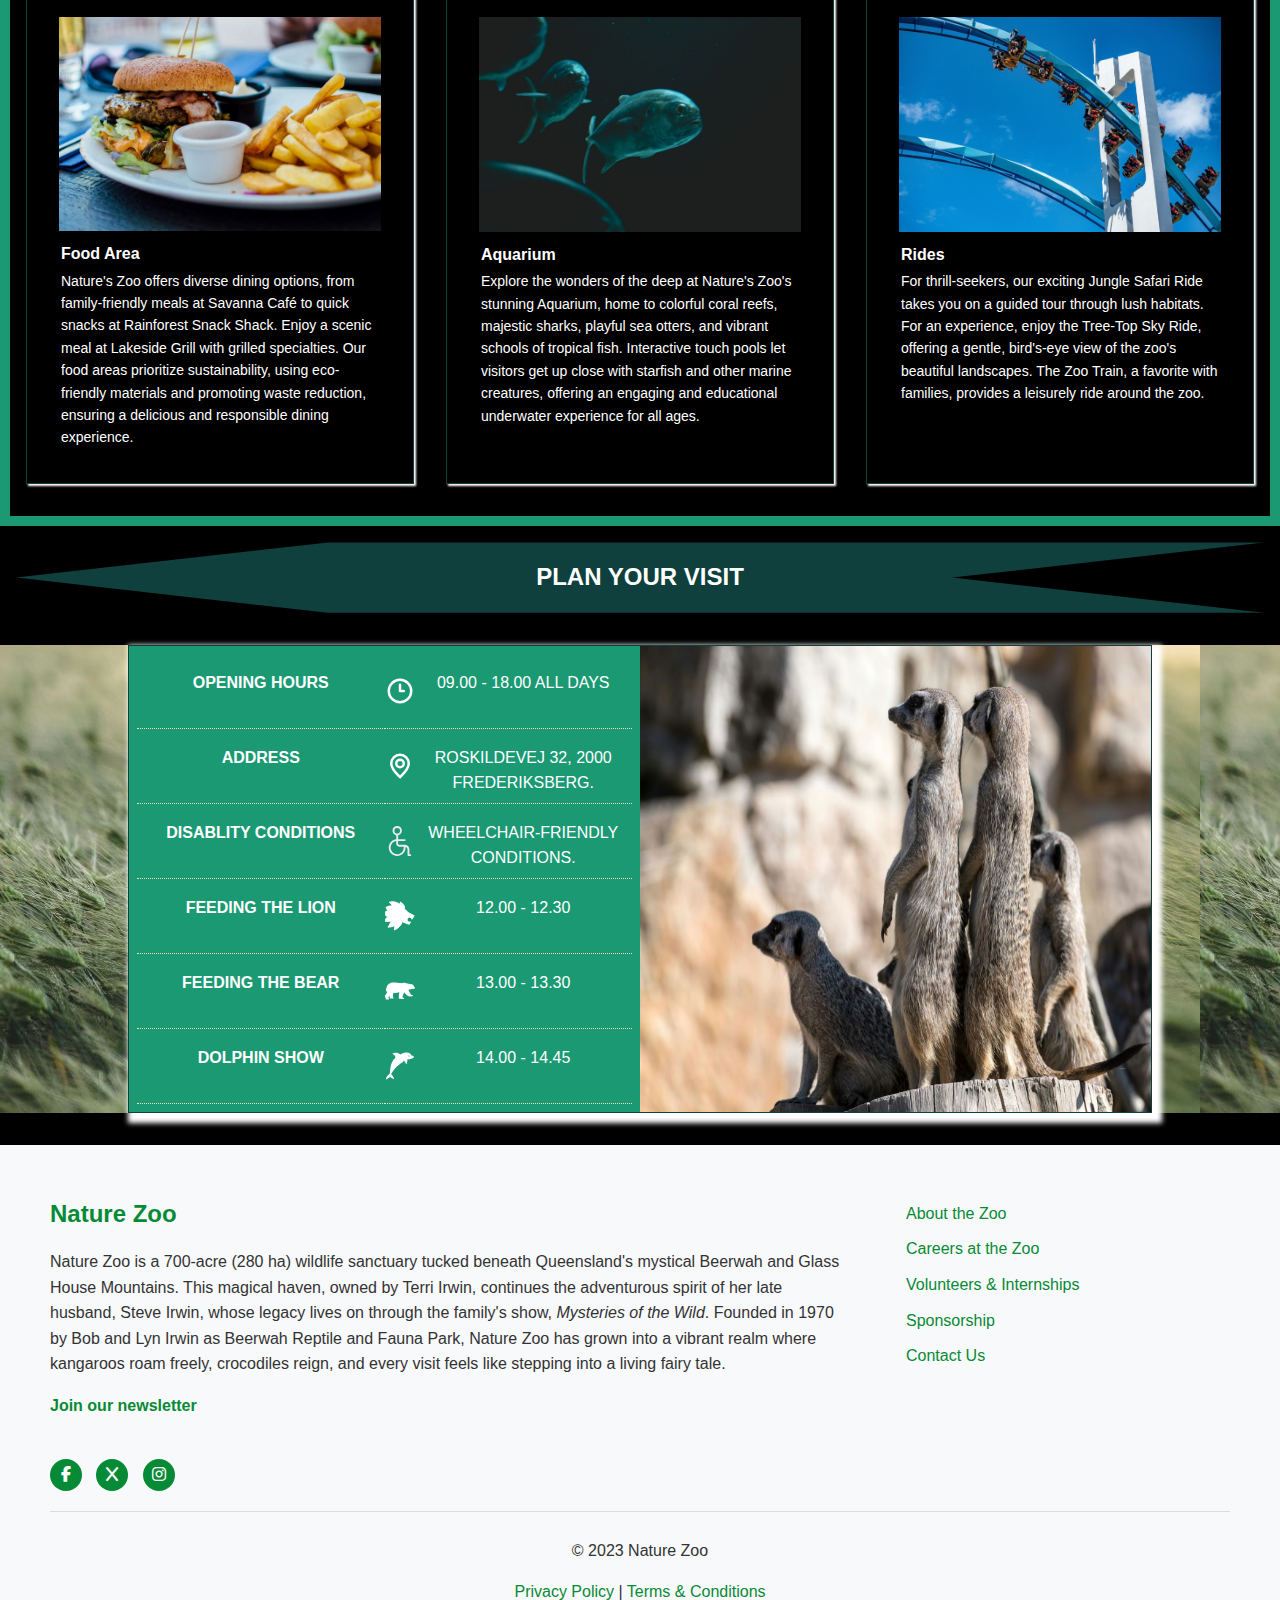
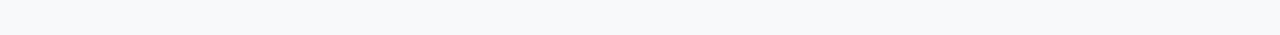
==== commit 56227f5a: "Merge branch 'main' into feature/footer" ====
--- a/index.html
+++ b/index.html
@@ -21,9 +21,7 @@
   <body class="home-page">
     <!-- header starts -->
     <header>
-      <a href="index.html">
-        <img class="logo" src="./images/logo.png" alt="Logo" />
-      </a>
+      <img class="logo" src="./images/logo.png" alt="Logo" />
       <div class="hamburger-container"></div>
       <nav id="navbar"></nav>
     </header>
--- a/styles/shared.css
+++ b/styles/shared.css
@@ -21,10 +21,6 @@
   background-color: black;
 }
 
-main {
-  padding-bottom: 100px;
-}
-
 .sidebar-content-container {
   display: grid;
   grid-template-columns: 19rem 1fr;
--- a/styles/footer.css
+++ b/styles/footer.css
@@ -170,3 +170,32 @@
 #cancelEmail:hover {
   background: #aaa;
 }
+/* Responsive Design */
+@media (min-width: 600px) {
+  .footer-content {
+    gap: 40px;
+  }
+
+  .about {
+    flex: 1 1 60%;
+  }
+
+  .footer-links,
+  .social-icons {
+    flex: 1 1 20%;
+  }
+}
+
+@media (min-width: 1024px) {
+  .footer {
+    padding: 30px 50px;
+  }
+
+  .footer-bottom {
+    font-size: 16px;
+  }
+
+  .modal {
+    max-width: 500px;
+  }
+}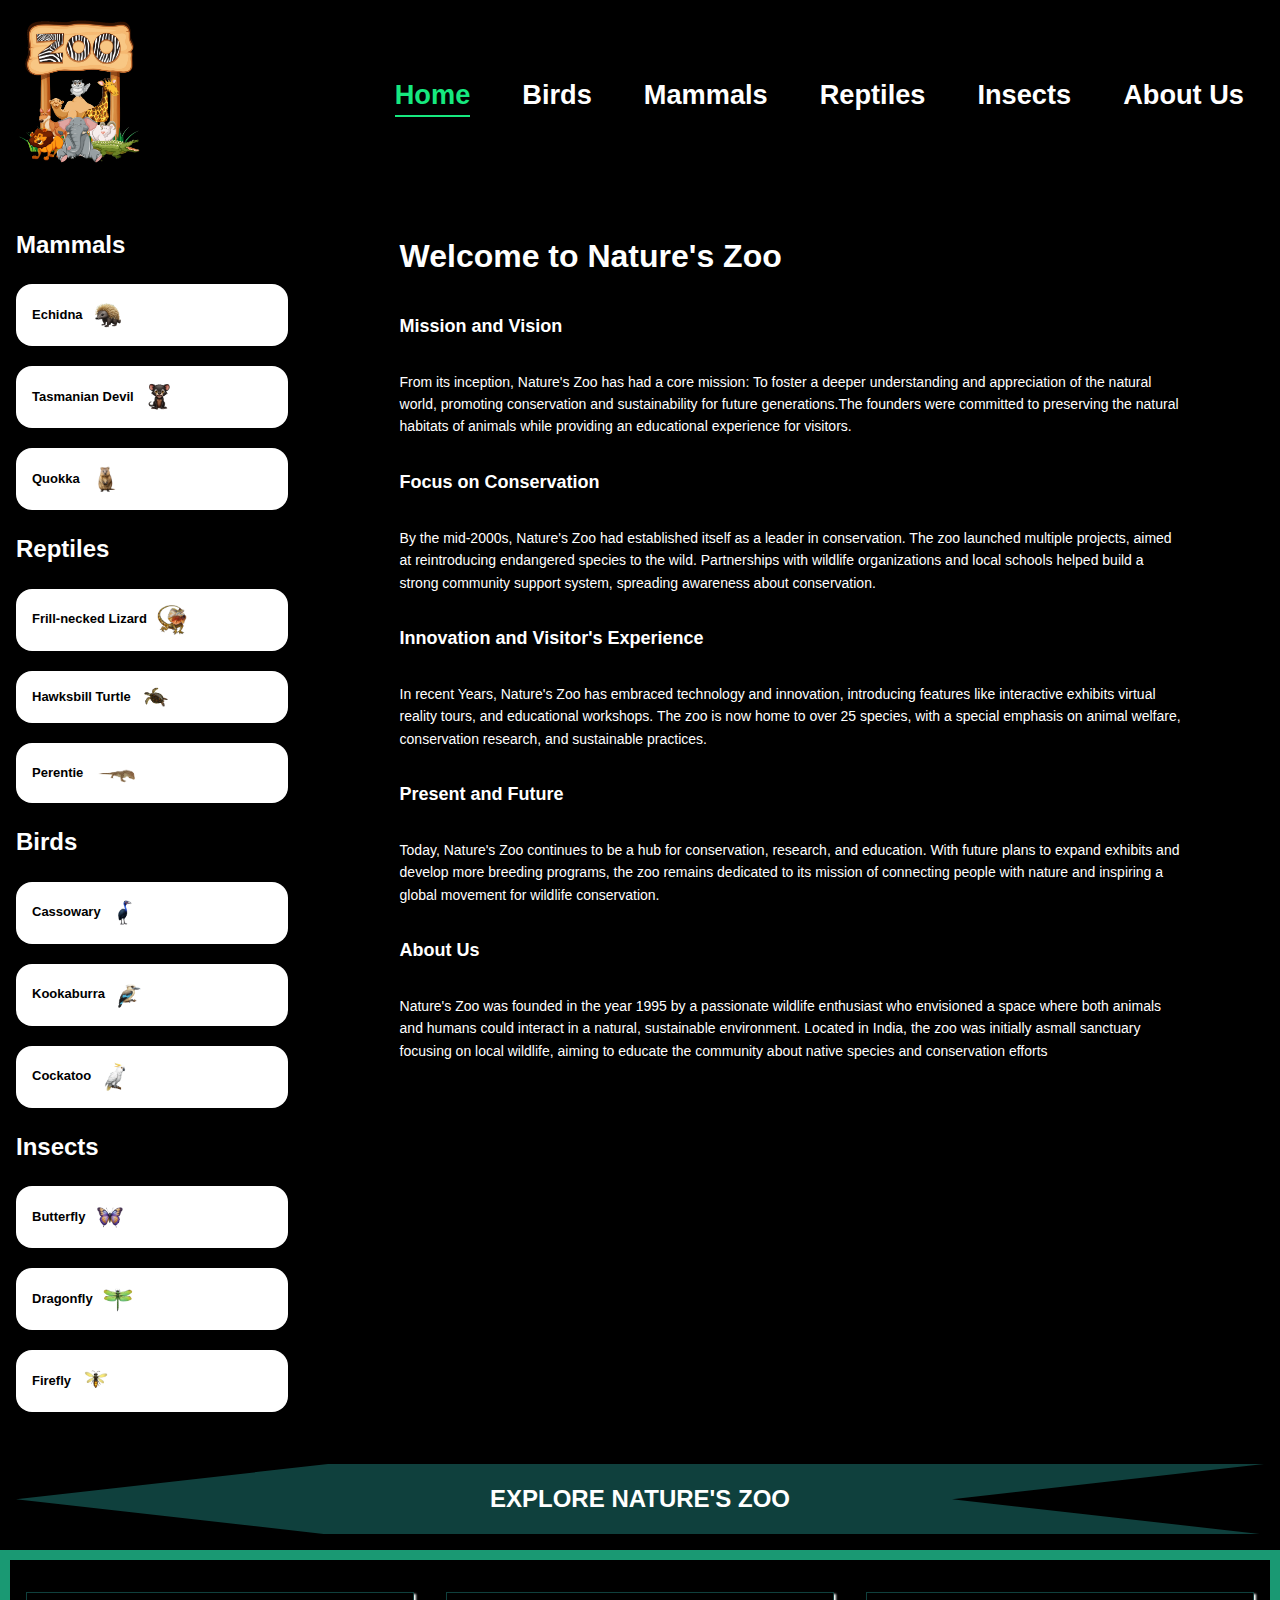
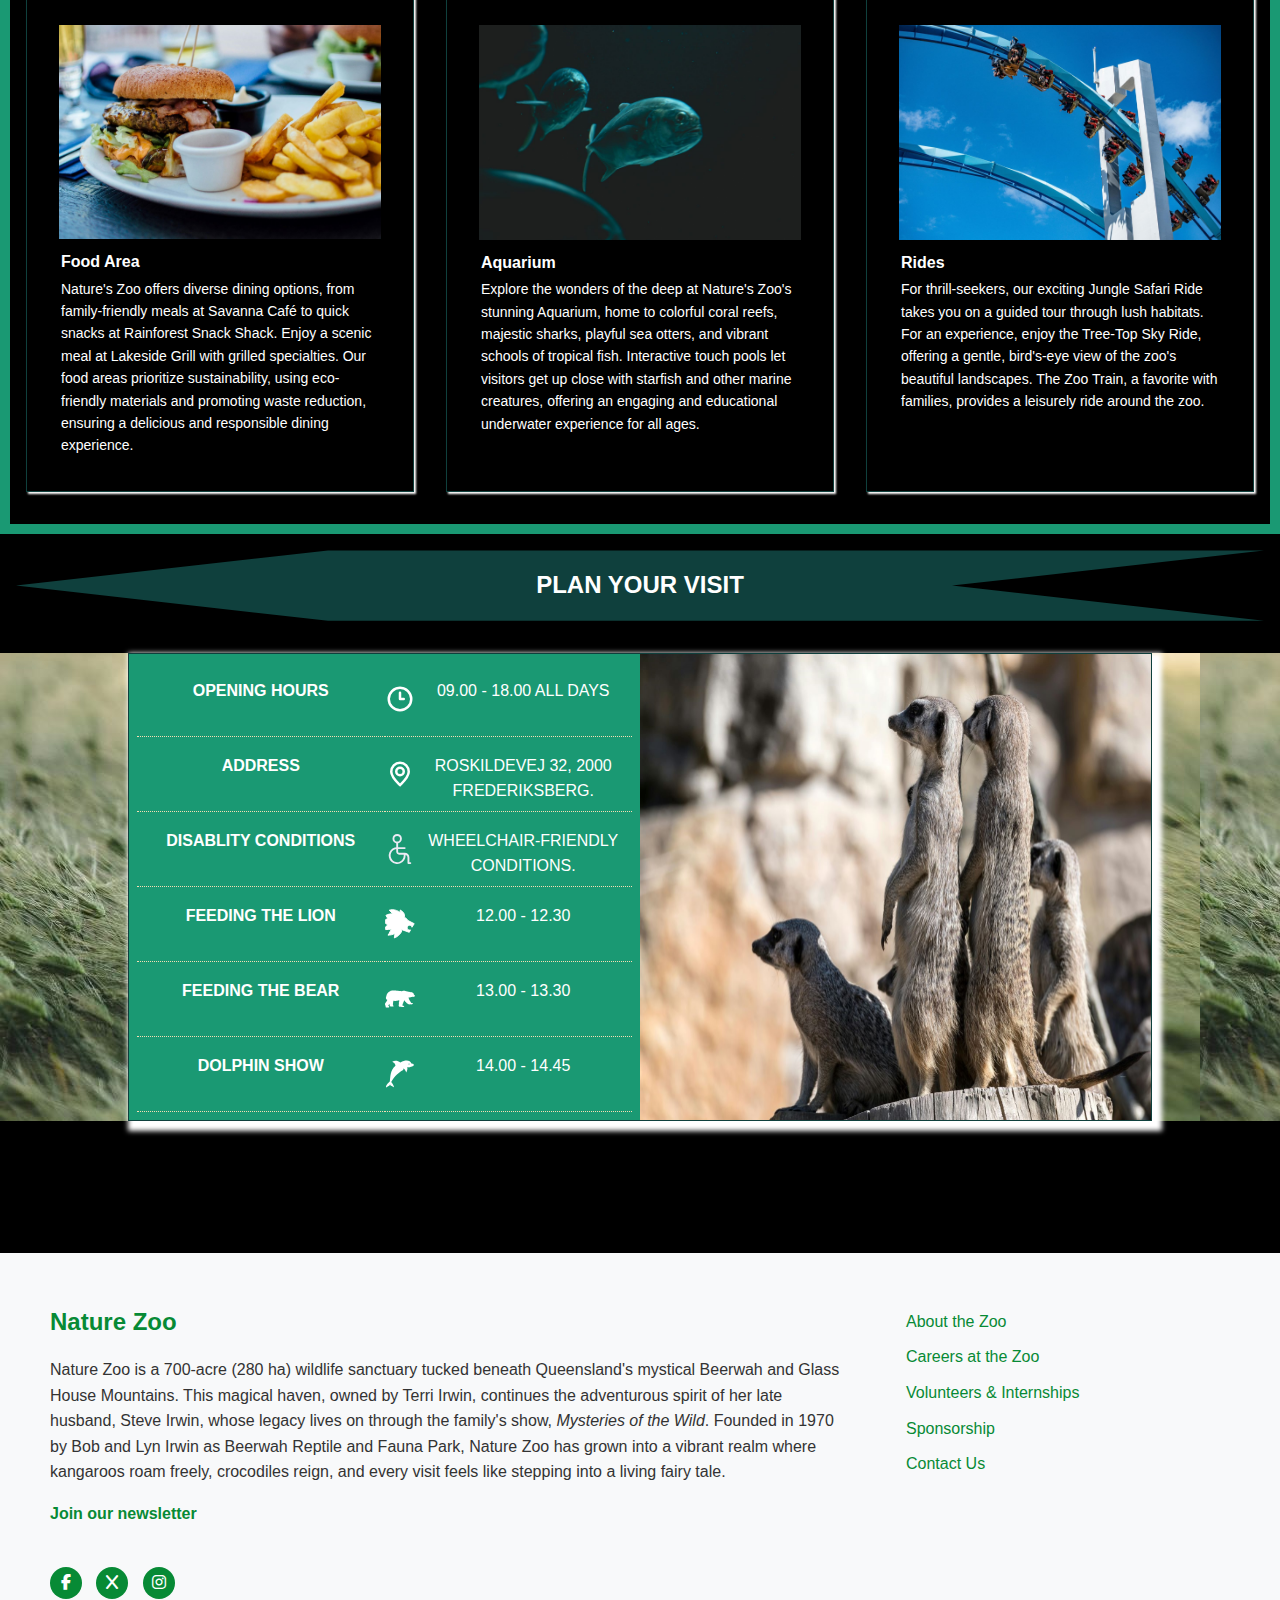
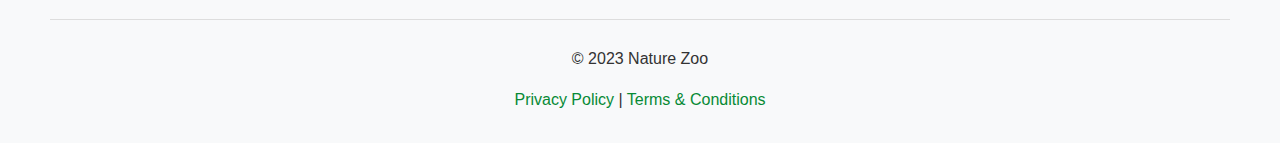
==== commit 737910c8: "Merge pull request #28 from Vineethaveerapu/feature/insects-page" ====
--- a/index.html
+++ b/index.html
@@ -21,7 +21,9 @@
   <body class="home-page">
     <!-- header starts -->
     <header>
-      <img class="logo" src="./images/logo.png" alt="Logo" />
+      <a href="index.html">
+        <img class="logo" src="./images/logo.png" alt="Logo" />
+      </a>
       <div class="hamburger-container"></div>
       <nav id="navbar"></nav>
     </header>
--- a/styles/shared.css
+++ b/styles/shared.css
@@ -21,6 +21,10 @@
   background-color: black;
 }
 
+main {
+  padding-bottom: 100px;
+}
+
 .sidebar-content-container {
   display: grid;
   grid-template-columns: 19rem 1fr;
@@ -30,6 +34,24 @@
 }
 
 .container {
-  margin-left: auto;
-  margin-right: auto;
+  align-self: baseline;
+  justify-self: center;
+  margin: 0rem auto;
+  padding-top: 1.2rem;
 }
+
+.showing-animal-description .sidebar-next-content {
+  display: none;
+}
+
+.content-title {
+  font-size: 2rem;
+  text-align: center;
+  text-transform: uppercase;
+}
+
+.sidebar-next-content {
+  margin: 8px;
+  padding: 0 8px;
+  max-width: 90ch;
+}
--- a/styles/header.css
+++ b/styles/header.css
@@ -4,11 +4,11 @@
   justify-content: space-between;
   align-items: center;
   width: 100%;
-  z-index: 999;
 }
 /* absolute on home page */
 .home-page header {
   position: absolute;
+  z-index: 99;
 }
 
 .flex {
@@ -102,7 +102,7 @@
     left: 0;
     background-color: rgba(14, 14, 14, 0.94);
     width: 100%;
-    z-index: 1;
+    z-index: 9;
     backdrop-filter: blur(10px);
   }
 
@@ -130,12 +130,12 @@
   }
 
   .hamburger-container.active {
-    z-index: 100;
+    z-index: 10;
     .hamburger {
       display: none;
     }
     .close-button {
-      z-index: 100;
+      z-index: 10;
       display: block;
     }
   }
--- a/styles/sidebar.css
+++ b/styles/sidebar.css
@@ -253,6 +253,7 @@
 }
 
 @media (max-width: 768px) {
+  .sidebar-content-container,
   .video-overlay {
     grid-template-columns: 1fr;
     padding-left: 1rem;
--- a/styles/homemaincontent.css
+++ b/styles/homemaincontent.css
@@ -1,28 +1,3 @@
-.container {
-  align-self: baseline;
-  justify-self: center;
-  margin: 0rem auto;
-  padding-top: 1.2rem;
-}
-
-.container.showing-animal-description {
-  .sidebar-next-content {
-    display: none;
-  }
-}
-
-.content-title {
-  font-size: 2rem;
-  text-align: center;
-  text-transform: uppercase;
-}
-
-.sidebar-next-content {
-  margin: 8px;
-  padding: 0 8px;
-  max-width: 90ch;
-}
-
 /* .main-content-details {
   margin: 8px;
   padding: 0 8px;
--- a/styles/footer.css
+++ b/styles/footer.css
@@ -1,4 +1,4 @@
-/* General Footer Styling */
+/* Style */
 .footer {
   background-color: #f8f9fa;
   padding: 20px;
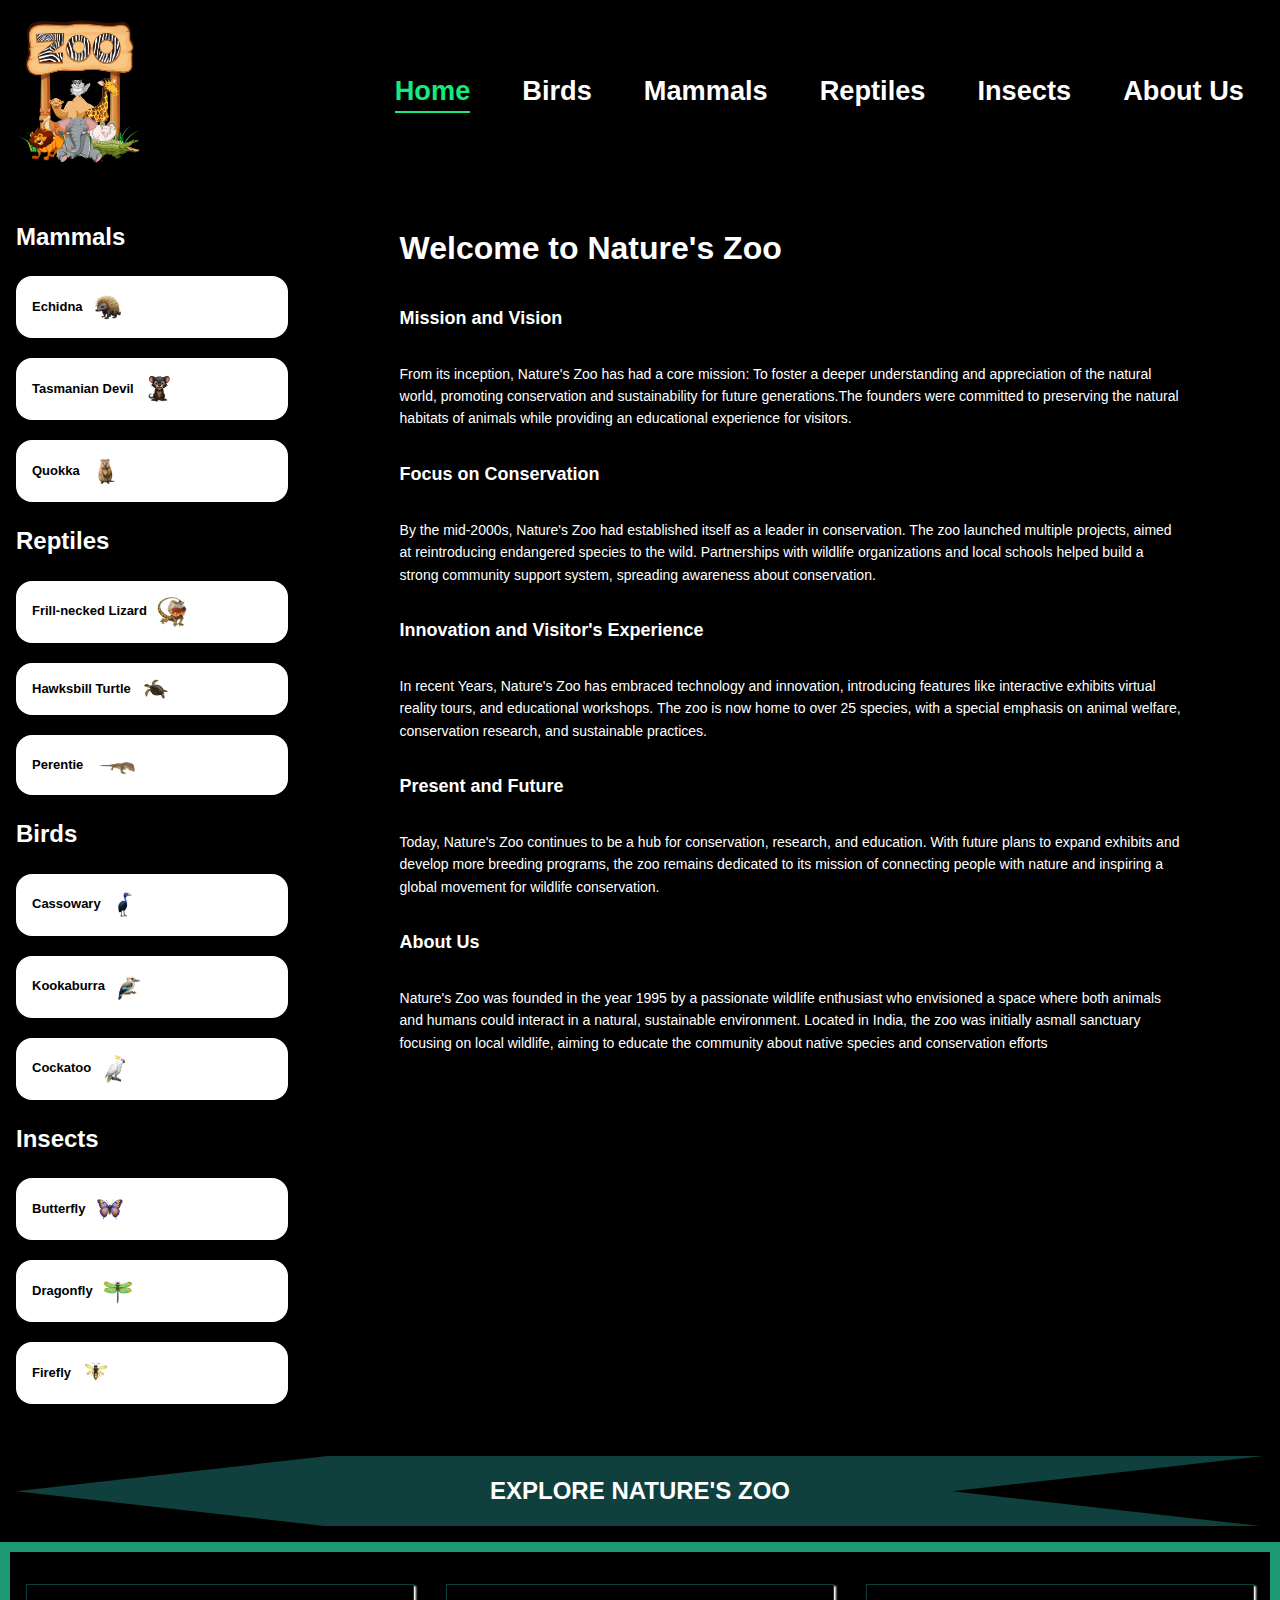
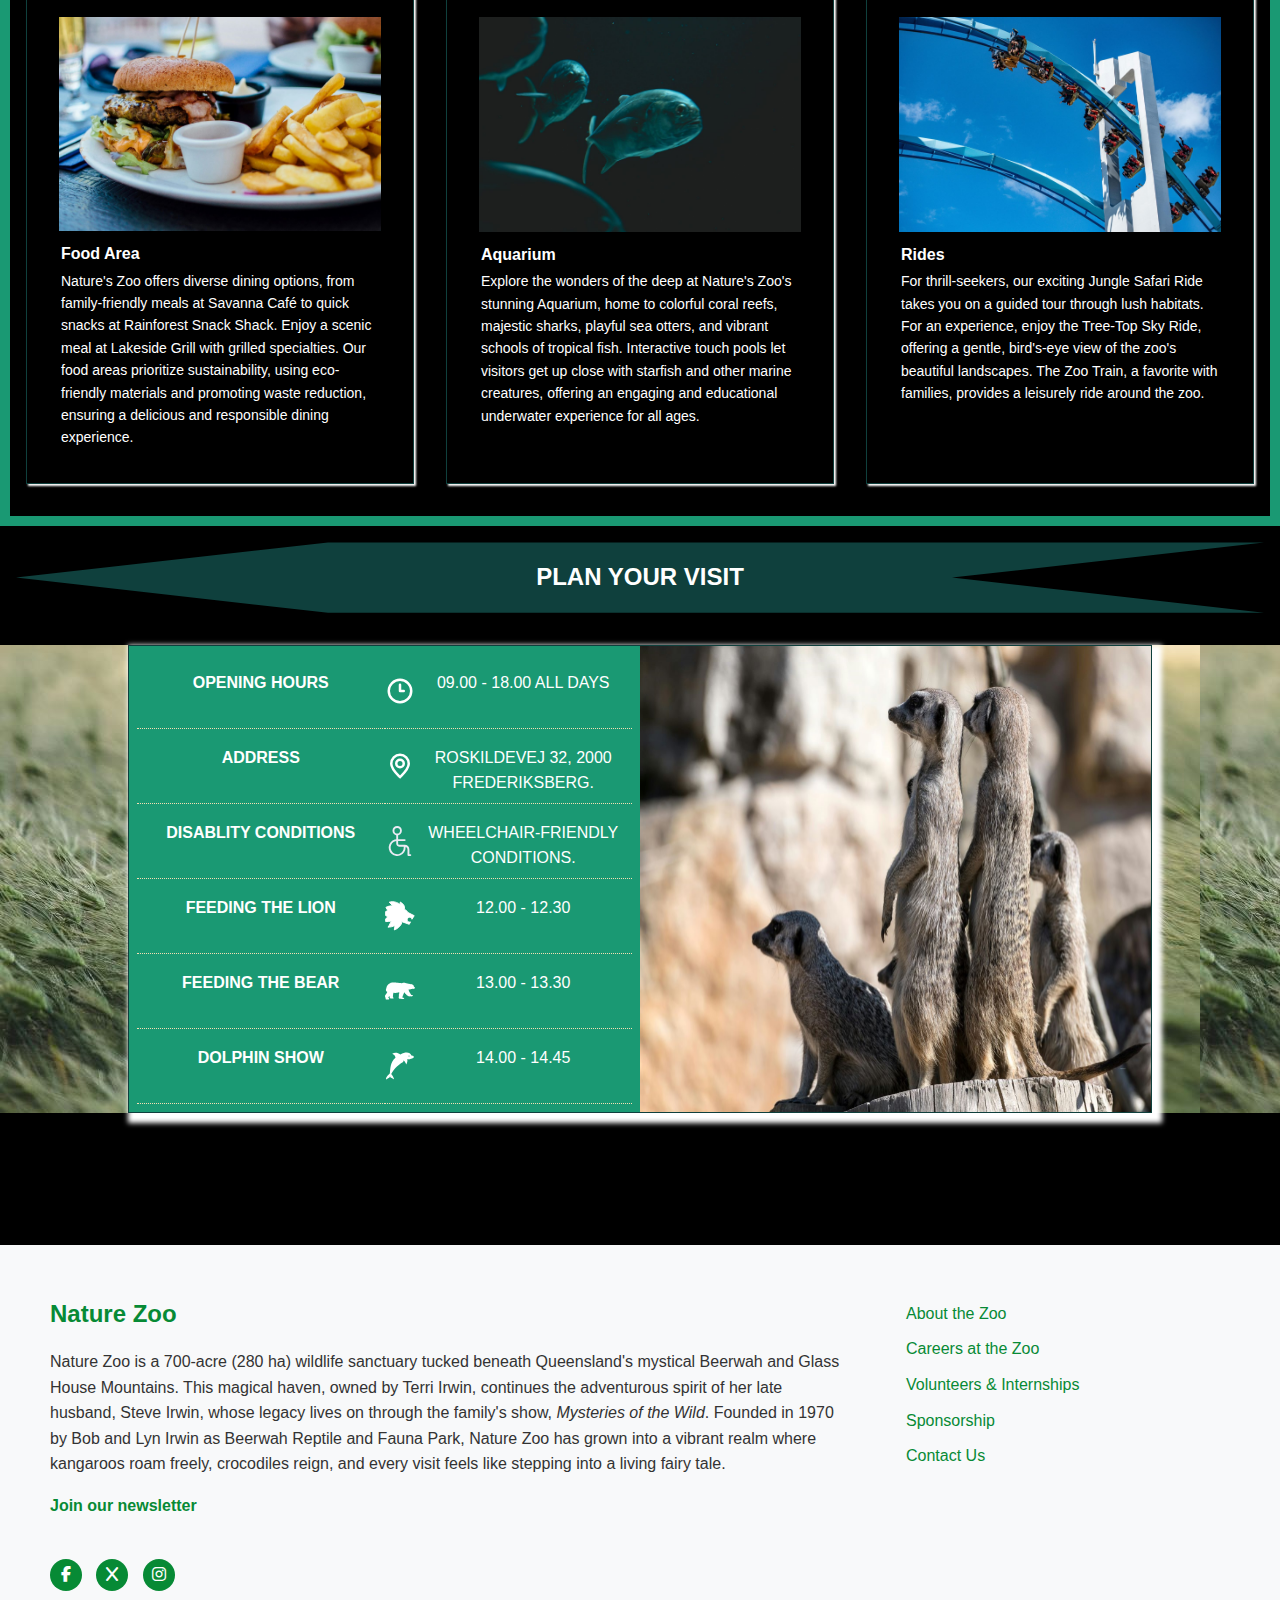
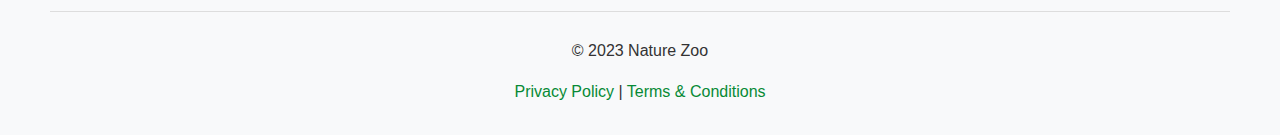
==== commit 017da870: "added changes" ====
--- a/index.html
+++ b/index.html
@@ -13,7 +13,7 @@
       rel="stylesheet"
       href="https://cdnjs.cloudflare.com/ajax/libs/font-awesome/6.5.0/css/all.min.css"
     />
-    <script src="./js/sidebar.js" defer></script>
+    <script src="./js/sidebar_home.js" defer></script>
     <script src="./js/header.js" defer></script>
     <script src="./js/homemaincontent.js" defer></script>
     <script src="./js/load-footer.js" defer></script>
@@ -21,9 +21,7 @@
   <body class="home-page">
     <!-- header starts -->
     <header>
-      <a href="index.html">
-        <img class="logo" src="./images/logo.png" alt="Logo" />
-      </a>
+      <img class="logo" src="./images/logo.png" alt="Logo" />
       <div class="hamburger-container"></div>
       <nav id="navbar"></nav>
     </header>
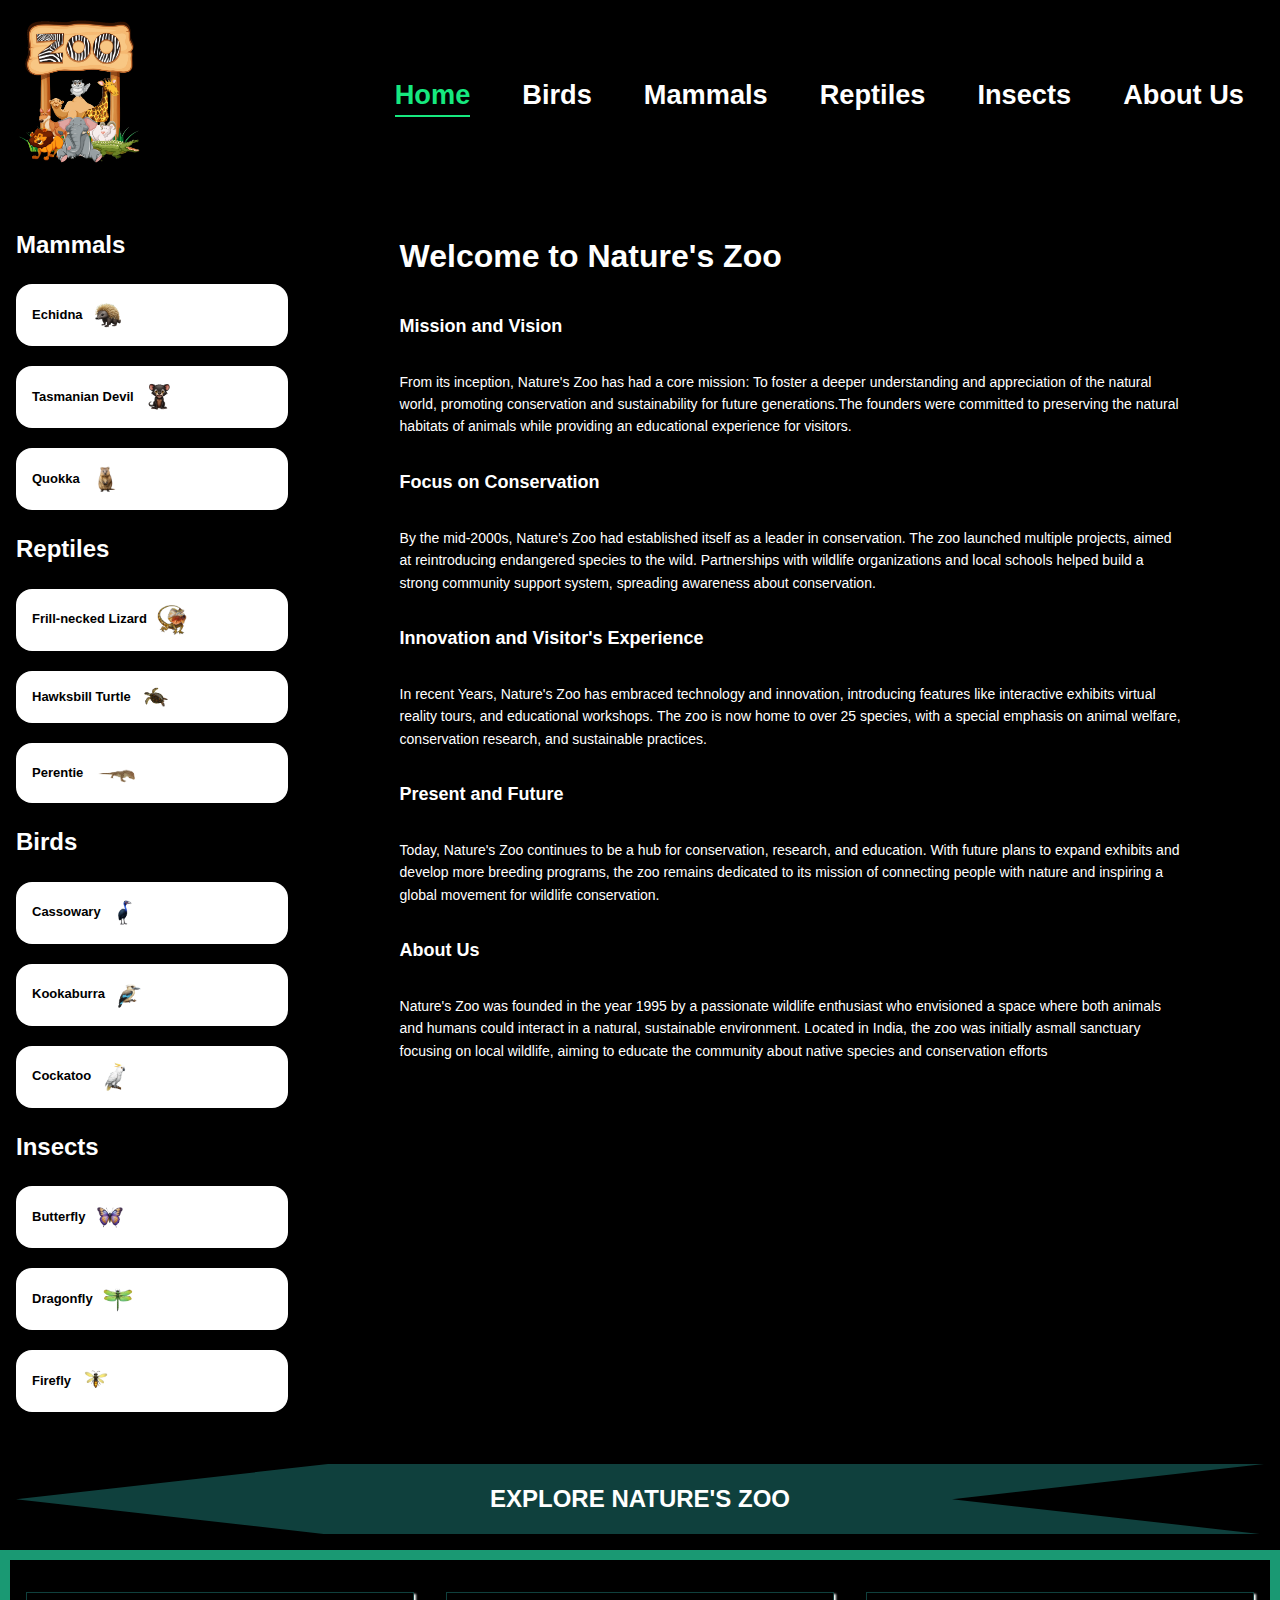
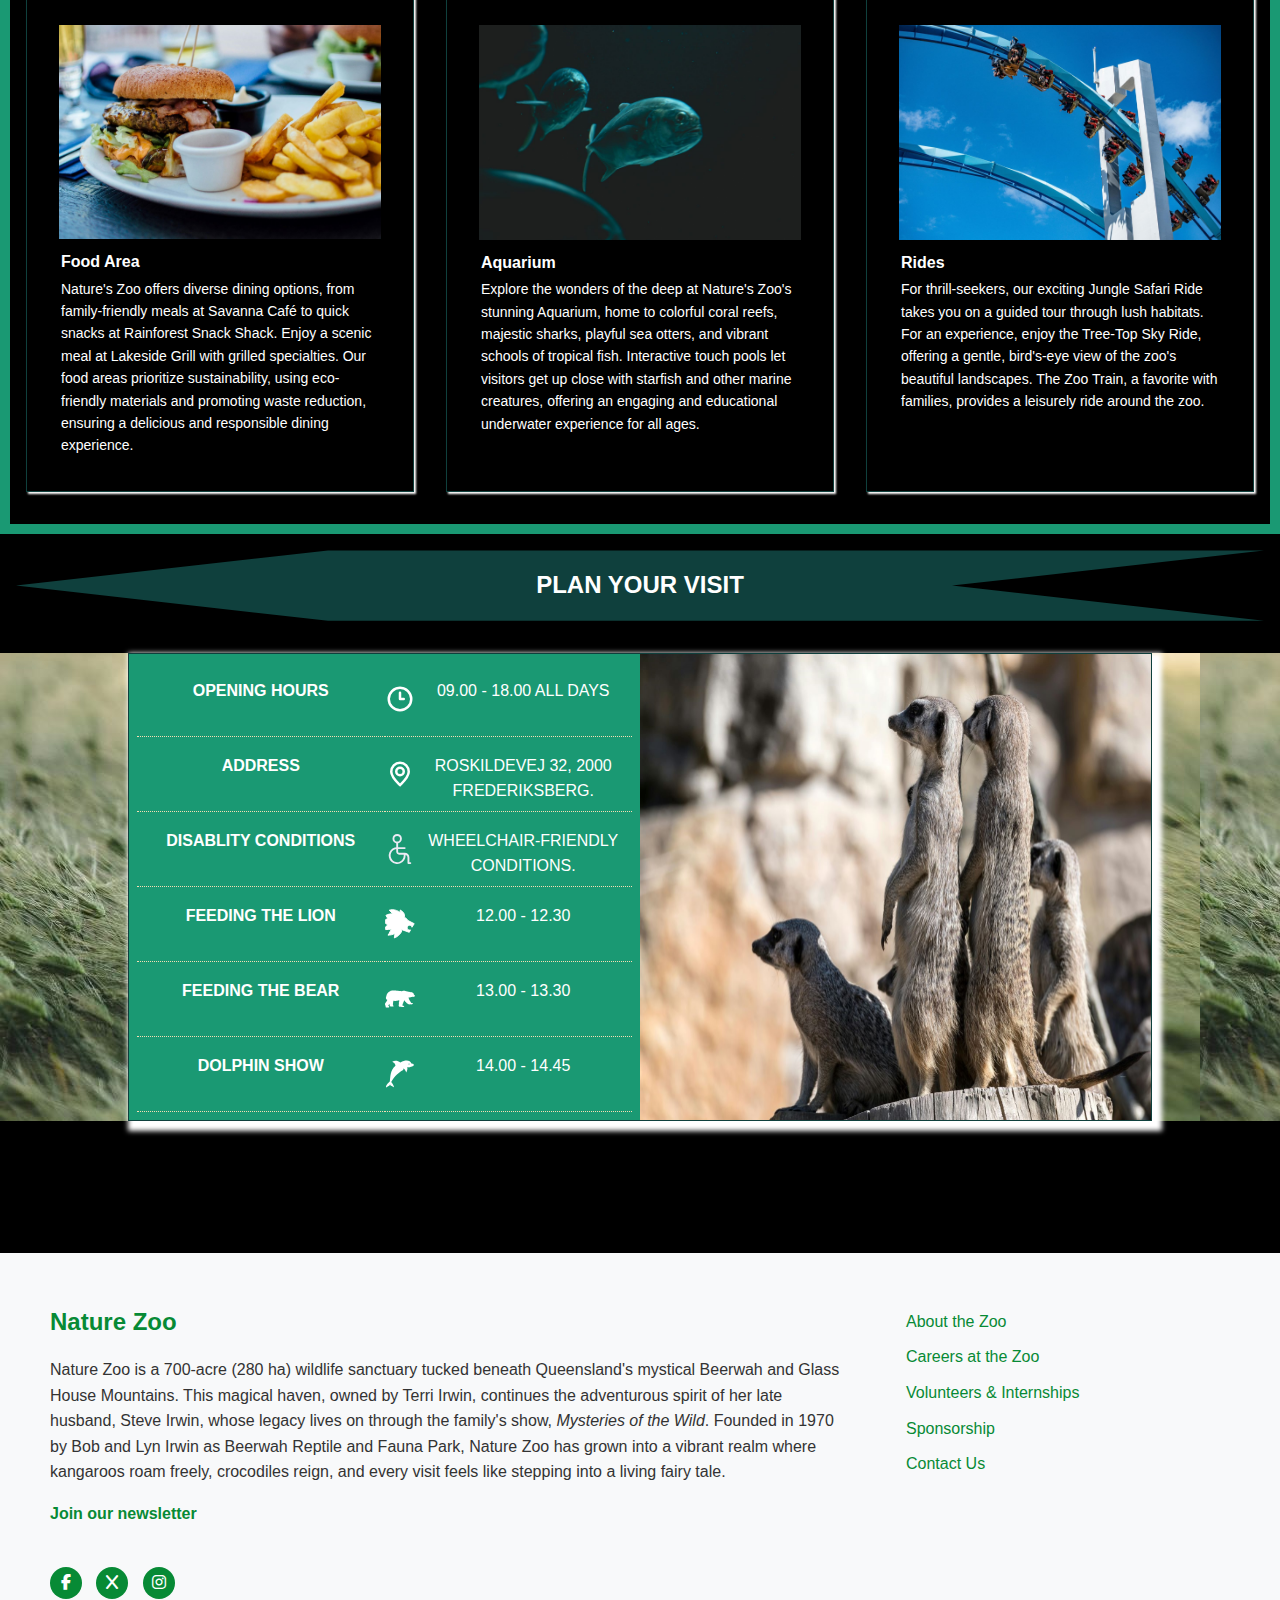
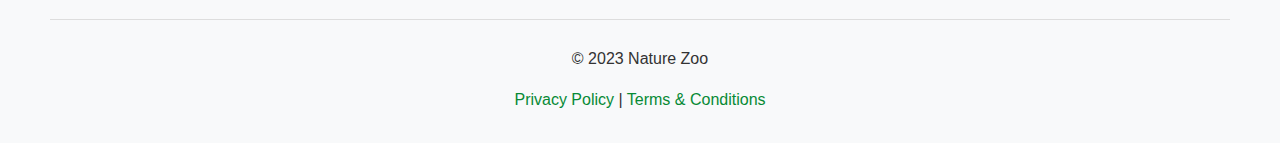
==== commit 37df5eaf: "Merge pull request #34 from Vineethaveerapu/feature/sidebar-home" ====
--- a/index.html
+++ b/index.html
@@ -21,7 +21,9 @@
   <body class="home-page">
     <!-- header starts -->
     <header>
-      <img class="logo" src="./images/logo.png" alt="Logo" />
+      <a href="index.html">
+        <img class="logo" src="./images/logo.png" alt="Logo" />
+      </a>
       <div class="hamburger-container"></div>
       <nav id="navbar"></nav>
     </header>
